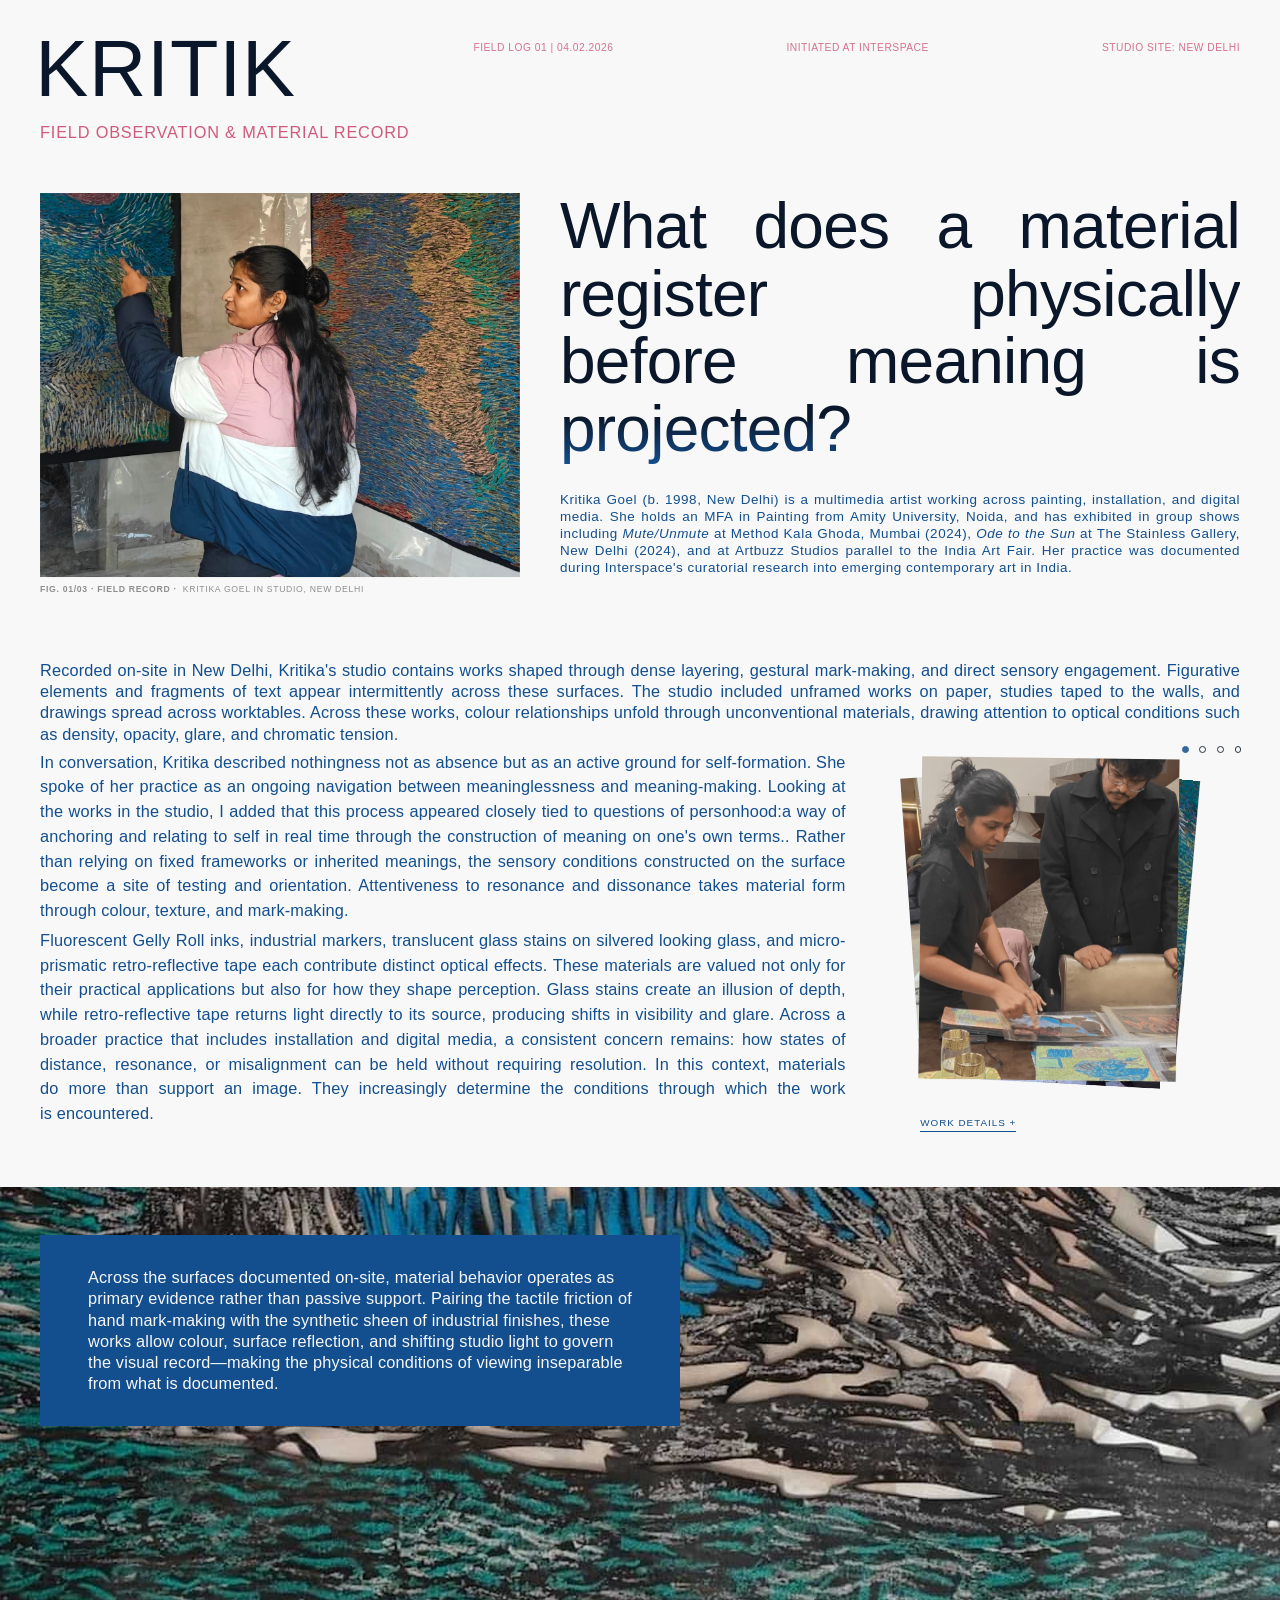
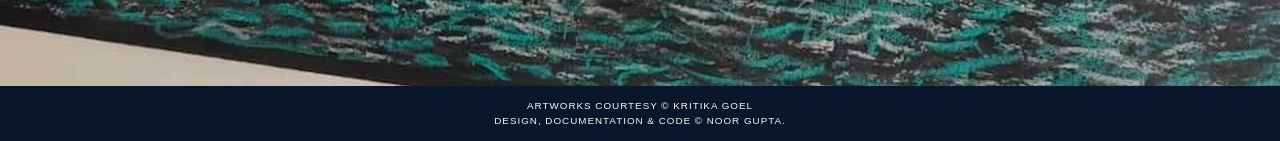
==== index.html @ 16f11cbe "Update print statement from 'Hello' to 'Goodbye'" ====
<!DOCTYPE html>
<html lang="en">
<head>
    <meta charset="UTF-8">
    <meta name="viewport" content="width=device-width, initial-scale=1.0">
    <title>Kritika Goel - Studio Visit 01</title>
    <link rel="stylesheet" href="try.css">
</head>

<body>

<div class="grid-container">

 <header class="box-header">
        <h1 id="header-left">KRITIKA GOEL</h1>
        <p id="detail">
            <span>FIELD LOG 01 | <time datetime="2026-02-04">04.02.2026</time></span>
            <span> INITIATED AT INTERSPACE</span>
            <span> STUDIO SITE: NEW DELHI</span></p>
        <p class="header-subtitle">
            FIELD OBSERVATION & MATERIAL RECORD
        </p>
    </header>

       <section class="main-image">
        <div class="clipping-container1">
            <div class="cuboid-pivot">
                <figure class="hero-face face-front">
                    <img class="image1" src="work-her.jpeg" alt="Kritika in studio" fetchpriority="high" decoding="async">
                    <span class="mobile-face-title" aria-hidden="true">KRITIKA GOEL</span>
                </figure>
                <figure class="hero-face face-right">
                    <img class="image1" src="plant-work.jpeg" alt="Kritika in studio, second view" loading="eager" decoding="async">
                </figure>
                <figure class="hero-face face-back">
                    <img class="image1" src="table.jpg" alt="Kritika working on painting in studio" loading="eager" decoding="async">
                </figure>
            </div>
        </div>
                <div class="cuboid-caption" aria-live="off">
                  <span class="cap-face cap-1"><strong> FIG. 01/03 · Field Record ·&nbsp;</strong> Kritika Goel in studio, New Delhi</span>

                  <span class="cap-face cap-2">
                    <strong> FIG. 02/03 · Field Record ·</strong>&nbsp; Kritika Goel and Shankar Tripathi in studio, New Delhi</span>

                  <span class="cap-face cap-3">
                    <strong>FIG. 03/03 ·</strong>&nbsp; Detail of <em>Inside New Studio</em>, 2024 · Reflective Tape on Paper· 4 x 6 in. Artist's Collection, New Delhi. Documentation Courtesy of Artist.</span>
              </div>


    </section>




    <section class="image2-full">
        <p class="question">
            What does a material register physically before meaning is projected?
        </p>
        <p class="bio-text">
              Kritika Goel (b. 1998, New Delhi) is a multimedia artist working across painting,
              installation, and digital media. She holds an MFA in Painting from Amity University,
              Noida, and has exhibited in group shows including <em>Mute/Unmute</em> at Method Kala Ghoda, Mumbai (2024), 
              <em>Ode to the Sun</em> at The Stainless Gallery, New Delhi (2024), and at Artbuzz Studios parallel to the India Art Fair.
              Her practice was documented during Interspace's curatorial research into emerging contemporary art in India.
        </p>
    </section>

    <section class="boxabout-visit">
         <p class="reading-block block-1">
          Recorded on-site in New Delhi, Kritika's studio contains works shaped through <mark class="optical-term">dense layering, gestural mark-making, and direct sensory engagement.</mark> Figurative elements and fragments of text appear intermittently across these surfaces. The studio included unframed works on paper, studies taped to the walls, and drawings spread across worktables. Across these works, colour relationships unfold through unconventional materials, drawing attention to optical conditions such as <mark class="optical-term">density, opacity, glare, and chromatic tension.</mark>

        <div class="deck-container">
            <input type="radio" name="deck-group" id="slide-2" checked class="deck-radio" aria-label="View artwork 2">
            <input type="radio" name="deck-group" id="slide-1" class="deck-radio" aria-label="View artwork 1">
            <input type="radio" name="deck-group" id="slide-5" class="deck-radio" aria-label="View artwork 5">
            <input type="radio" name="deck-group" id="slide-4" class="deck-radio" aria-label="View artwork 4">

            <div class="stack-wrapper">
                <div class="layer card-1">
                    <img src="sideview-compt.jpeg" alt="Studio image 5" loading="eager">
                </div>
                <div class="layer card-5">
                    <img src="kritika-profile1.jpg" alt="Studio image 4" loading="eager">
                </div>
                <div class="layer card-2">
                    <img src="sketchbook.jpg" alt="Studio image 1" loading="eager">
                </div>
                <div class="layer card-4">
                    <img src="pin-blanket.jpeg" alt="Studio image 2" loading="eager">
                </div>
            </div>

            <div class="art-info-row">
                <input type="checkbox" id="art-info-toggle" class="art-info-checkbox" aria-label="Artwork details">
                <label for="art-info-toggle" class="art-info-btn" aria-label="Toggle work details"></label>


                <div class="art-info-box">
      <div class="art-item info-1">
          <p class="art-meta"><strong>Detail of <em>If Only I Could Find Myself</em>, 2023</strong> · 
           <br> 55 × 71 inches</p>
        <p class="art-desc">Solid Marker and Paint Pen on Paper. Artist's collection, New Delhi.</p>
        </div>

      <div class="art-item info-2">
          <p class="art-meta"><strong>Field Record</strong> · 04.02.2026, New Delhi</p>
          <p class="art-desc">Kritika Goel and Shankar Tripathi reviewing artist's Gelly Roller Ink drawings in studio.</p>
          </div>

      <div class="art-item info-4">
          <p class="art-meta"><strong>Install Shot of <em>Baggage of Wealth III</em>, 2024</strong>· 
            <br> 34 × 70 inches.</p>
          <p class="art-desc">Thumb Pins and Adhesive Glue on Cotton Mattress. Artist's Collection, New Delhi.
            Documentation Courtesy of Artist.
          </p>
      </div>

      <div class="art-item info-5">
          <p class="art-meta"><strong>Field Record</strong> · 04.02.2026, New Delhi</p>
          <p class="art-desc">Kritika Goel reviewing her unframed practice charcoal drawings in studio.</p>
      </div>
  </div>

            </div>
        </div>

        <p class="reading-block block-2">
          In conversation, Kritika described nothingness not as absence but as an active ground for self-formation. She spoke of her practice as an <mark class="optical-term"> ongoing navigation between meaninglessness and meaning-making.</mark> Looking at the works in the studio, I added that this process appeared closely tied to <mark class="optical-term">questions of personhood:a way of anchoring and relating to self in real time through the construction of meaning on one's own terms.</mark>. Rather than relying on fixed frameworks or inherited meanings, the sensory conditions constructed on the surface become a site of testing and orientation. Attentiveness to resonance and dissonance takes material form through colour, texture, and mark-making.
        </p>

        <p class="reading-block block-3">
          Fluorescent Gelly Roll inks, industrial markers, translucent glass stains on silvered looking glass, and micro-prismatic retro-reflective tape each contribute distinct optical effects. These materials are valued not only for their practical applications but also for how they shape perception. Glass stains create an illusion of depth, while retro-reflective tape returns light directly to its source, producing shifts in visibility and glare. Across a broader practice that includes installation and digital media,<mark class="optical-term"> a consistent concern remains: how states of distance, resonance, or misalignment can be held without requiring resolution.</mark> In this context, materials do more than support an image. They increasingly determine the conditions through which the work is encountered.
        </p>
        </section>

    <section class="box-closeup">
        <div class="closeup-container">
            <img src="closeup.jpg" alt="Artwork closeup" loading="lazy">
        </div>

        <div class="closeup-text">
            <p>
                Across the surfaces documented on-site, material behavior operates as primary evidence rather than passive support. Pairing the tactile friction of hand mark-making with the synthetic sheen of industrial finishes, these works allow colour, surface reflection, and shifting studio light to govern the visual record—making the physical conditions of viewing inseparable from what is documented.

            </p>
        </div>

        <div class="closeup-credits">
            <span class="credit-left">ARTWORKS COURTESY © KRITIKA GOEL</span>
            <span class="credit-right">DESIGN, DOCUMENTATION &amp; CODE © NOOR GUPTA.</span>
        </div>
    </section>

</div>

<script>
    
(() => {
  'use strict';

  /* [ARCH 1] Zero-flicker 5:4 cuboid controller.
     Cuboid + 3 captions run on ONE shared clock: same duration, easing,
     startTime, and the same observer / visibility / reduced-motion lifecycle. */
  const heroClip = document.querySelector('.clipping-container1');
  const heroPivot = heroClip && heroClip.querySelector('.cuboid-pivot');
  const faceFront = heroPivot && heroPivot.querySelector('.face-front');
  const faceRight = heroPivot && heroPivot.querySelector('.face-right');
  const faceBack  = heroPivot && heroPivot.querySelector('.face-back');
  const caps = [...document.querySelectorAll('.cap-1, .cap-2, .cap-3')]; /* DOM order = cap-1, cap-2, cap-3 */

  if (heroClip && heroPivot && faceFront && faceRight && faceBack && typeof heroPivot.animate === 'function') {
    const motion = window.matchMedia('(prefers-reduced-motion: reduce)');
    let anims = [];            /* [cuboid, cap-1, cap-2, cap-3] */
    let lastW = 0;
    let isVisible = true;

    const CLOCK = {
      duration: 6000,
      easing: 'cubic-bezier(0.45, 0, 0.55, 1)',
      iterations: Infinity,
      direction: 'alternate'
    };

    /* Front 0deg + back -180deg hold 1.44s across the turnaround; middle -90deg holds 1.80s */
    const getFrames = (half) => ([
      { offset: 0,    transform: `translate3d(0,0,-${half}px) rotateY(0deg)` },
      { offset: 0.12, transform: `translate3d(0,0,-${half}px) rotateY(0deg)` },
      { offset: 0.35, transform: `translate3d(0,0,-${half}px) rotateY(-90deg)` },
      { offset: 0.65, transform: `translate3d(0,0,-${half}px) rotateY(-90deg)` },
      { offset: 0.88, transform: `translate3d(0,0,-${half}px) rotateY(-180deg)` },
      { offset: 1,    transform: `translate3d(0,0,-${half}px) rotateY(-180deg)` }
    ]);

    const capFrames = [
      [{ offset: 0, opacity: 1 }, { offset: 0.12, opacity: 1 }, { offset: 0.35, opacity: 0 }, { offset: 1, opacity: 0 }],
      [{ offset: 0, opacity: 0 }, { offset: 0.12, opacity: 0 }, { offset: 0.35, opacity: 1 }, { offset: 0.65, opacity: 1 }, { offset: 0.88, opacity: 0 }, { offset: 1, opacity: 0 }],
      [{ offset: 0, opacity: 0 }, { offset: 0.65, opacity: 0 }, { offset: 0.88, opacity: 1 }, { offset: 1, opacity: 1 }]
    ];

    const setPlaying = (on) => anims.forEach((a) => (on ? a.play() : a.pause()));

    const syncGeometry = () => {
      if (motion.matches) return;
      const w = heroClip.getBoundingClientRect().width;
      if (!w || Math.abs(w - lastW) < 0.25) return;
      lastW = w;

      const half = w / 2;
      const seamSafeHalf = Math.max(0, half - 0.5);

      faceFront.style.transform = `rotateY(0deg) translateZ(${seamSafeHalf}px)`;
      faceRight.style.transform = `rotateY(90deg) translateZ(${seamSafeHalf}px)`;
      faceBack.style.transform  = `rotateY(180deg) translateZ(${seamSafeHalf}px)`;

      if (!anims.length) {
        anims = [
          heroPivot.animate(getFrames(half), CLOCK),
          ...caps.map((el, i) => el.animate(capFrames[i], CLOCK))
        ];
        const t0 = document.timeline.currentTime;
        anims.forEach((a) => { a.startTime = t0; });
        if (document.hidden || !isVisible) setPlaying(false);
      } else if (anims[0].effect && typeof anims[0].effect.setKeyframes === 'function') {
        anims[0].effect.setKeyframes(getFrames(half));
      }
    };

    const applyMotion = () => {
      if (motion.matches) {
        anims.forEach((a) => a.cancel());
        anims = [];
        lastW = 0;
        heroPivot.style.transform = 'none';
        faceFront.style.transform = 'none';
        faceRight.style.display = 'none';
        faceBack.style.display  = 'none';
      } else {
        heroPivot.style.transform = '';
        faceRight.style.display = '';
        faceBack.style.display  = '';
        syncGeometry();
      }
    };

    applyMotion();

    if ('ResizeObserver' in window) {
      new ResizeObserver(() => {
        requestAnimationFrame(syncGeometry);
      }).observe(heroClip);
    } else {
      window.addEventListener('resize', () => requestAnimationFrame(syncGeometry), { passive: true });
    }

    if ('IntersectionObserver' in window) {
      new IntersectionObserver(([entry]) => {
        isVisible = entry.isIntersecting;
        if (!anims.length || document.hidden) return;
        setPlaying(isVisible);
      }, { threshold: 0.05 }).observe(heroClip);
    }

    document.addEventListener('visibilitychange', () => {
      if (!anims.length) return;
      setPlaying(!(document.hidden || !isVisible));
    });

    if (motion.addEventListener) motion.addEventListener('change', applyMotion);
    else if (motion.addListener) motion.addListener(applyMotion);
  }

  /* [ARCH 5] Global card-deck click-to-advance */
  const deck = document.querySelector('.deck-container');
  if (deck) {
    const order = ['slide-2', 'slide-1', 'slide-5', 'slide-4'];
    const radios = order.map((id) => document.getElementById(id)).filter(Boolean);
    if (radios.length) {
      let idx = Math.max(0, radios.findIndex((r) => r.checked));

      deck.addEventListener('change', (e) => {
        const i = radios.indexOf(e.target);
        if (i > -1) idx = i;
      });

      deck.addEventListener('click', (e) => {
        if (e.target.closest('.deck-radio, .art-info-row')) return;
        idx = (idx + 1) % radios.length;
        radios[idx].checked = true;
        radios[idx].dispatchEvent(new Event('change', { bubbles: true }));
      });
    }
  }

  /* [ARCH 4] Closeup hover pan */
  const stage = document.querySelector('.box-closeup');
  const frame = stage && stage.querySelector('.closeup-container');
  if (!stage || !frame) return;

  const MAX_LIFT = 3.5;
  const reduce = window.matchMedia('(prefers-reduced-motion: reduce)');

  let raf = 0;
  let target = 0;

  const paint = () => {
    raf = 0;
    frame.style.setProperty('--hover-pan', target.toFixed(2) + '%');
  };

  const set = (value) => {
    target = value;
    if (!raf) raf = requestAnimationFrame(paint);
  };

  const rest = () => {
    if (raf) { cancelAnimationFrame(raf); raf = 0; }
    target = 0;
    frame.style.setProperty('--hover-pan', '0%');
  };

  stage.addEventListener('pointermove', (e) => {
    if (reduce.matches || e.pointerType === 'touch') return;
    const r = frame.getBoundingClientRect();
    if (!r.height) return;
    const t = Math.min(1, Math.max(0, (e.clientY - r.top) / r.height));
    set(t * MAX_LIFT);
  }, { passive: true });

  stage.addEventListener('pointerleave', rest, { passive: true });
  stage.addEventListener('pointercancel', rest, { passive: true });

  const onMotionChange = () => { if (reduce.matches) rest(); };
  if (reduce.addEventListener) reduce.addEventListener('change', onMotionChange);
  else if (reduce.addListener) reduce.addListener(onMotionChange);
})();

</script>

<script src="./gsap.min.js" defer></script>
<script src="./ScrollTrigger.min.js" defer></script>
<script src="./animations.js" defer></script>
</body>
</html>
---- try.css ----
@property --ink-rise{
  syntax:"<percentage>";
  inherits:false;
  initial-value:-35%;
}

/* =========================================================
   0. TOKENS
   ========================================================= */
:root{
  /* Colour */
  --paper: #F7F8F7;
  --ink: #0A1629;
  --blue: #134E8E;
  --crimson: #8A152B;
  --panel: var(--blue);
  --slate: var(--blue);
  --pink: #d05a7d;
  --grey: #4f4f4f;
  --meta-minor: var(--grey);

  /* Grid rails + vertical rhythm */
  --content-max:100rem;
  --page-gutter:clamp(1rem, 3.5vw, 2.5rem);
  --space-section:clamp(2.5rem,7vw,6.8rem);
  --space-block:clamp(1rem,2vw + .5rem,1.6rem);
  --header-gap:clamp(0.95rem,2.4vw,2rem);
  --col-max:calc((var(--content-max) - 2 * var(--page-gutter)) / 20);
  --rail-inline:max(var(--page-gutter), calc((100% - var(--content-max)) / 2 + var(--page-gutter)));

  /* Type: tier 1 (display) */
  --fs-hero:clamp(2.275rem, 11.6vw, 4.375rem);
  --fs-question:clamp(1.85rem, 8vw, 3.15rem);
  --lh-question:1.02;
  --ls-question:-.034em;

  /* Type: tier 2 (body) */
  --fs-text:clamp(0.86rem, 2.5vw, 1.0rem);
  --lh-text:1.44;

  /* Type: tier 3 (meta + bio) */
  --fs-subtitle:clamp(0.99rem, 0.88rem + 0.45vw, 1.28rem);
  --fs-meta:clamp(0.54rem, 0.46rem + 0.24vw, 0.72rem);
  --fs-bio:clamp(0.76rem, 2.2vw, 0.85rem);
  --lh-bio:1.26;
  --track-meta:.1em;
  --fs-credit:clamp(0.45rem, 0.36rem + 0.32vw, 0.65rem);

  /* Stack roles — mobile: vertical cascade */
  --stack-front:translateY(0) scale(1.12) rotate(0deg);
  --stack-right:translateY(14%) scale(1.06) rotate(0deg);
  --stack-left:translateY(28%) scale(1.0) rotate(0deg);
  --stack-back:translateY(42%) scale(0.94) rotate(0deg);
  --z-front:50;
  --z-right:40;
  --z-left:30;
  --z-back:10;

  /* Closeup stage (mobile) */
  --closeup-h:clamp(19rem, 53vw, 25rem);
}

/* =========================================================
   1. BASE
   ========================================================= */
*{
  box-sizing:border-box;
  margin:0;
}

html{
  scrollbar-width:thin;
  scrollbar-color:var(--blue) var(--paper);
}

html::-webkit-scrollbar{
  width:5px;
}

html::-webkit-scrollbar-track{
  background:var(--paper);
}

html::-webkit-scrollbar-thumb{
  background:var(--blue);
  border-radius:2px;
}

body{
  background:var(--paper);
  color:var(--blue);
  font-family:'Gill Sans MT','Gill Sans',Calibri,sans-serif;
  overflow-x:clip;
}

.grid-container{
  display:grid;
  grid-template-columns:
    [full-start] var(--page-gutter)
    [content-start] minmax(0,1fr)
    [content-end] var(--page-gutter)
    [full-end];
  width:100%;
}

.grid-container img{
  display:block;
  max-width:100%;
}

/* ---------- Keyframes ---------- */
@keyframes reading-focus{
  0%{ color:var(--blue); }
  25%{ color:var(--blue); }
  40%{ color:var(--pink); }
  65%{ color:var(--pink); }
  75%{ color:var(--crimson); }
  88%{ color:var(--blue); }
}

/* =========================================================
   2. HEADER / MASTHEAD
   ========================================================= */
.box-header{
  grid-column:full-start / full-end;
  grid-row:1;
  align-self:stretch;
  position:relative;
  z-index:2;
  margin-bottom:var(--header-gap);
  pointer-events:none;
}

#header-left{
  position:absolute;
  inset-inline:0;
  bottom:calc(1.8rem - var(--header-gap));
  text-align:center;
  font-size:var(--fs-hero);
  font-weight:400;
  line-height:1;
  letter-spacing:.01em;
  white-space:nowrap;
  color:var(--paper);
}

.header-subtitle,
#detail{
  position:absolute;
  text-transform:uppercase;
  color:var(--pink);
  white-space:nowrap;
}

.header-subtitle{
  top:calc(100% + var(--header-gap) + 1.15rem);
  left:var(--page-gutter);
  right: var(--page-gutter);
  margin-left:0rem;
  font-size:clamp(0.75rem, 4.25cqw, 1.25rem);
  font-weight:500;
  letter-spacing:.06em;
  line-height:1.2;
  white-space: nowrap;
  text-align: justify;
  text-align-last: justify;
}

#detail{
  top:calc(100% + var(--header-gap) + 2.9rem);
  left:var(--page-gutter);
  right:var(--page-gutter);
  display:flex;
  flex-direction:row;
  justify-content:space-between;
  align-items:baseline;
  gap:0.4em;
  font-size:var(--fs-meta);
  font-weight:400;
  letter-spacing:.03em;
  line-height:1.35;
  white-space:nowrap;
  opacity:.85;
}

#detail span:not(:last-child)::after{
  content:none;
}

@media (max-width:360px){
  #detail{
    gap:0.3em;
    letter-spacing:.01em;
    font-size:clamp(0.46rem, 2.5vw, 0.54rem);
  }
}

/* ---------- Hero Cuboid ---------- */
.main-image{
  grid-column:full-start / full-end;
  grid-row:1;
  position:relative;
  z-index:1;
  align-self:start;
  display:grid;
  grid-template-columns:minmax(0,1fr);
  min-width:0;
  container-type:inline-size;
  background:transparent;
  overflow:clip;
}

@media (max-width:767px){
  #header-left{ opacity:0; }
  .main-image{
    background:linear-gradient(to bottom, var(--ink) 55%, transparent 55%);
  }
}

.clipping-container1{
  --half:50cqw;
  position:relative;
  width:100%;
  aspect-ratio:7 / 5;
  perspective:3200px;
}

.cuboid-pivot{
  position:relative;
  width:100%;
  height:100%;
  transform-style:preserve-3d;
  animation:cuboid-turn 6s cubic-bezier(0.45, 0, 0.55, 1) infinite alternate;
}

.cuboid-caption{
  position:relative;
  display:grid;
  margin-top:0.4rem;
  padding-inline:var(--page-gutter);
  margin-left:0rem;
  font-size:clamp(0.42rem, 0.35rem + 0.24vw, 0.56rem);
  font-weight:400;
  letter-spacing:.08em;
  text-transform:uppercase;
  line-height:1.25;
  color:var(--meta-minor);
  opacity:.62;
}

.cap-face{
  grid-area:1 / 1;
  opacity:0;
  animation:6s cubic-bezier(0.45, 0, 0.55, 1) infinite alternate;
}

.cap-1{ animation-name:cap-front; }
.cap-2{ animation-name:cap-right; }
.cap-3{ animation-name:cap-back; }

@keyframes cap-front{
  0%, 12%{ opacity:1; }
  35%, 100%{ opacity:0; }
}

@keyframes cap-right{
  0%, 12%{ opacity:0; }
  35%, 65%{ opacity:1; }
  88%, 100%{ opacity:0; }
}

@keyframes cap-back{
  0%, 65%{ opacity:0; }
  88%, 100%{ opacity:1; }
}

.hero-face{
  position:absolute;
  inset:0;
  margin:0;
  width:100%;
  height:100%;
  -webkit-backface-visibility:hidden;
  backface-visibility:hidden;
}

.face-front{ transform:rotateY(0deg)   translateZ(var(--half)); }
.face-right{ transform:rotateY(90deg)  translateZ(var(--half)); }
.face-back{  transform:rotateY(180deg) translateZ(var(--half)); }

@keyframes cuboid-turn{
  0%, 12%{
    transform:translate3d(0,0,calc(var(--half) * -1)) rotateY(0deg);
  }
  35%, 65%{
    transform:translate3d(0,0,calc(var(--half) * -1)) rotateY(-90deg);
  }
  88%, 100%{
    transform:translate3d(0,0,calc(var(--half) * -1)) rotateY(-180deg);
  }
}

.mobile-face-title{
  position:absolute;
  inset-inline:0;
  bottom:calc(1.8rem - var(--header-gap));
  z-index:1;
  text-align:center;
  font-size:var(--fs-hero);
  font-weight:400;
  line-height:1;
  letter-spacing:.01em;
  white-space:nowrap;
  color:var(--paper);
  pointer-events:none;
}

@media (min-width:768px){
  .main-image{
    padding-block:var(--space-block);
    margin-block:calc(var(--space-block) * -1);
  }
  .mobile-face-title{ display:none; }
  .cuboid-caption{
    margin-top:0.45rem;
    padding-inline:0;
    margin-left:0;
  }
}

.image1{
  display:block;
  width:100%;
  height:100%;
  object-fit:cover;
  object-position:center;
}

.face-front .image1{ object-position:center 25%; }
.face-back .image1{ object-position:center 20%; }

/* =========================================================
   3. QUESTION + BIO
   ========================================================= */
.image2-full{
  grid-column:content-start / content-end;
  grid-row:2;
  min-width:0;
  padding:5.1rem 0 0;
}

.image2-full .bio-text{
  margin-top:.75rem;
  font-size:var(--fs-bio);
  line-height:var(--lh-bio);
  letter-spacing:.005em;
  text-align:justify;
  color:var(--panel);
}

.question{
  display:block;
  width:100%;
  margin:0 0 .9em;
  padding:0;
  font-size:var(--fs-question);
  font-weight:400;
  line-height:var(--lh-question);
  letter-spacing:var(--ls-question);
  text-align:justify;
  hyphens:none;
  -webkit-hyphens:none;
  color:var(--ink);
}

@supports (animation-timeline:view()){
  .reading-block{
    view-timeline-name:--para-flow;
    view-timeline-axis:block;
  }

  .reading-block .optical-term{
    animation:reading-focus linear both;
    animation-timeline:--para-flow;
    animation-range:entry 10% exit 15%;
  }
}

.optical-term{
  background:transparent;
  color:inherit;
}

/* =========================================================
   4. ESSAY (.boxabout-visit)
   ========================================================= */
.boxabout-visit{
  grid-column:content-start / content-end;
  grid-row:3;
  display:flow-root;
  padding:clamp(1.75rem,3.5vw,3.25rem) 0 0;
}

.reading-block{
  max-width:none;
  padding:0;
  font-size:var(--fs-text);
  line-height:var(--lh-text);
  letter-spacing:0.01em;
  text-align:justify;
  text-align-last:left;
  hyphens:auto;
  -webkit-hyphens:auto;
  hyphenate-limit-chars:6 3 3;
  text-wrap:pretty;
  overflow-wrap:break-word;
}

.block-1{ clear:both; color:var(--blue); }
.block-2{ clear:none; margin-top:var(--space-block); color:var(--blue); }
.block-3{ clear:none; margin-top:var(--space-block); color:var(--blue); }

/* =========================================================
   5. DECK MODULE
   ========================================================= */
.deck-container{
  position:relative;
  contain:layout style;
  float:right;
  width:45%;
  min-width:0;
  margin:clamp(.55rem,2vw,.9rem) 0 .85rem clamp(1rem,4vw,1.4rem);
  padding:1.4rem 0 0;
}

.stack-wrapper{
  position:relative;
  isolation:isolate;
  width:94%;
  margin-top:7%;
  margin-left:auto;
  margin-bottom:48%;
  aspect-ratio:4 / 5;
}

.stack-wrapper .layer{
  position:absolute;
  inset:0;
  aspect-ratio:4 / 5;
  transform-origin:center;
  pointer-events:auto;
  cursor:pointer;
  backface-visibility:hidden;
  transition:transform .5s cubic-bezier(.25,1,.5,1), z-index .5s step-start;
}

.stack-wrapper .layer img{
  display:block;
  width:100%;
  height:100%;
  object-fit:cover;
  pointer-events:none;
  user-select:none;
}

/* ---------- Nav dots ---------- */
.deck-radio{
  --n:0;
  position:absolute;
  top:.25rem;
  right:calc(var(--n) * 1.1rem - .6rem);
  z-index:60;
  display:grid;
  place-items:center;
  min-width:24px;
  min-height:24px;
  width:1.5rem;
  height:1.5rem;
  margin:0;
  padding:0;
  appearance:none;
  -webkit-appearance:none;
  border:0;
  border-radius:50%;
  background:transparent;
  opacity:.85;
  cursor:pointer;
  pointer-events:auto;
}

.deck-radio::after{
  content:"";
  width:.3rem;
  height:.3rem;
  border:1px solid var(--ink);
  border-radius:50%;
  background:transparent;
}

.deck-radio:checked::after{
  background:var(--blue);
  border-color:var(--blue);
}

#slide-4{ --n:0; }
#slide-5{ --n:1; }
#slide-1{ --n:2; }
#slide-2{ --n:3; }

.deck-radio:focus-visible{
  outline:none;
}

.deck-radio:focus-visible::after{
  outline:1px solid var(--ink);
  outline-offset:1px;
}

.art-info-row{
  position:relative;
  z-index:70;
  display:flex;
  flex-direction:column;
  align-items:flex-end;
  width:100%;
  margin-top:clamp(.45rem, 1.2vw, .75rem);
  padding:0;
  transition:margin-top .25s ease;
}

.art-info-row:has(#art-info-toggle:checked){
  margin-top:clamp(.95rem, 2.4vw, 1.5rem);
}

.art-info-checkbox{
  position:absolute;
  width:1px;
  height:1px;
  margin:0;
  opacity:0;
  pointer-events:none;
}

.art-info-btn{
  padding:0.15rem 0;
  border:none;
  border-bottom:1px solid var(--blue);
  border-radius:0;
  background:transparent;
  color:var(--blue);
  font-family:inherit;
  font-size:var(--fs-credit);
  font-weight:500;
  letter-spacing:var(--track-meta);
  text-transform:uppercase;
  line-height:1.2;
  cursor:pointer;
  user-select:none;
}

.art-info-btn::after{ content:"WORK DETAILS +"; }
.art-info-checkbox:checked ~ .art-info-btn{ color:var(--crimson); border-bottom:1px solid var(--blue); }
.art-info-checkbox:checked ~ .art-info-btn::after{ content:"CLOSE DETAILS −"; }

.art-info-box{
  display:none;
  width:100%;
  margin-top:clamp(.6rem, 1.5vw, .9rem);
  padding:clamp(.6rem,2.2vw,.85rem) clamp(.8rem,2.8vw,1.1rem);
  border-radius:8px;
  background:var(--blue);
  color:var(--paper);
  font-size:clamp(.68rem,2.1vw,.78rem);
  line-height:1.4;
  text-align:left;
  overflow-wrap:anywhere;
}

.art-info-box .art-item{ display:none; padding:0; }

#slide-1:checked ~ .art-info-row .art-info-box .info-1,
#slide-2:checked ~ .art-info-row .art-info-box .info-2,
#slide-4:checked ~ .art-info-row .art-info-box .info-4,
#slide-5:checked ~ .art-info-row .art-info-box .info-5{ display:block; }

.art-info-checkbox:checked ~ .art-info-box{ display:block; }

/* ---------- Role-based states ---------- */
#slide-1:checked ~ .stack-wrapper .card-1{ transform:var(--stack-front); z-index:var(--z-front); }
#slide-1:checked ~ .stack-wrapper .card-5{ transform:var(--stack-right); z-index:var(--z-right); }
#slide-1:checked ~ .stack-wrapper .card-4{ transform:var(--stack-left);  z-index:var(--z-left); }
#slide-1:checked ~ .stack-wrapper .card-2{ transform:var(--stack-back);  z-index:var(--z-back); }

#slide-2:checked ~ .stack-wrapper .card-2{ transform:var(--stack-front); z-index:var(--z-front); }
#slide-2:checked ~ .stack-wrapper .card-1{ transform:var(--stack-right); z-index:var(--z-right); }
#slide-2:checked ~ .stack-wrapper .card-5{ transform:var(--stack-left);  z-index:var(--z-left); }
#slide-2:checked ~ .stack-wrapper .card-4{ transform:var(--stack-back);  z-index:var(--z-back); }

#slide-4:checked ~ .stack-wrapper .card-4{ transform:var(--stack-front); z-index:var(--z-front); }
#slide-4:checked ~ .stack-wrapper .card-5{ transform:var(--stack-right); z-index:var(--z-right); }
#slide-4:checked ~ .stack-wrapper .card-1{ transform:var(--stack-left);  z-index:var(--z-left); }
#slide-4:checked ~ .stack-wrapper .card-2{ transform:var(--stack-back);  z-index:var(--z-back); }

#slide-5:checked ~ .stack-wrapper .card-5{ transform:var(--stack-front); z-index:var(--z-front); }
#slide-5:checked ~ .stack-wrapper .card-4{ transform:var(--stack-right); z-index:var(--z-right); }
#slide-5:checked ~ .stack-wrapper .card-1{ transform:var(--stack-left);  z-index:var(--z-left); }
#slide-5:checked ~ .stack-wrapper .card-2{ transform:var(--stack-back);  z-index:var(--z-back); }

/* =========================================================
   6. CLOSEUP
   ========================================================= */
.box-closeup{
  grid-column:full-start / full-end;
  grid-row:4;
  position:relative;
  display:flex;
  flex-direction:column;
  margin-top:calc(var(--space-section) + clamp(1rem, 3vw, 1.75rem));
  background-color:var(--blue);
}

.grid-container:has(#art-info-toggle:checked) .box-closeup{
  margin-top:clamp(1.6rem, 3.8vw, 2.5rem);
}

.closeup-container{
  --hover-pan:0%;
  position:relative;
  flex:0 0 auto;
  width:100%;
  height:var(--closeup-h);
  min-height:0;
  background-color:var(--blue);
  overflow:hidden;
}

.closeup-container > img{
  position:absolute;
  left:0;
  right:0;
  bottom:0;
  display:block;
  width:100%;
  max-width:none;
  height:154%;
  object-fit:cover;
  object-position:center bottom;
  backface-visibility:hidden;
  will-change:transform, translate;
  translate:0 var(--hover-pan, 0%);
  transition:translate .35s cubic-bezier(.16,1,.3,1);
}

@keyframes closeup-pan{
  from{ transform:translate3d(0, 0%, 0); }
  to{ transform:translate3d(0, 30%, 0); }
}

@supports (animation-timeline:scroll()){
  .closeup-container > img{
    animation:closeup-pan linear both;
    animation-timeline:scroll(root block);
    animation-range:70% 100%;
  }
}

.closeup-text{
  position:absolute;
  top:clamp(1.5rem,5vw,3rem);
  left:var(--rail-inline);
  right:var(--rail-inline);
  z-index:10;
  max-width:40rem;
  padding:clamp(.85rem,3vw,2rem) clamp(.95rem,4vw,3rem);
  background:var(--blue);
  color:var(--paper);
  font-size:var(--fs-text);
  font-weight:300;
  line-height:var(--lh-text);
  letter-spacing:.01em;
  text-align:left;
  hyphens:auto;
  -webkit-hyphens:auto;
}

.closeup-credits{
  position:relative;
  flex:0 0 auto;
  z-index:10;
  display:flex;
  flex-direction:column;
  align-items:center;
  justify-content:center;
  gap:0.15rem;
  width:100%;
  padding:clamp(0.55rem, 1.3vw, 0.85rem) var(--rail-inline);
  padding-bottom:calc(clamp(0.55rem, 1.3vw, 0.85rem) + env(safe-area-inset-bottom, 0px));
  background:var(--ink);
  color:var(--paper);
  font-size:var(--fs-credit);
  letter-spacing:var(--track-meta);
  text-transform:uppercase;
  line-height:1.25;
  text-align:center;
}

.closeup-credits > *{
  margin:0;
  font:inherit;
}

/* =========================================================
   7. TABLET + UP  (min-width: 768px)
   ========================================================= */
@media (min-width:768px){

  :root{
    --fs-hero:clamp(3.4rem,6.2vw,5.75rem);
    --fs-question:clamp(1.9rem,4.9vw,3.15rem);
    --lh-question:1.06;
    --ls-question:-.02em;
    --fs-text:clamp(0.92rem,1.4vw,1rem);
    --fs-bio:clamp(.84rem,1.25vw,.96rem);
    --lh-bio:1.2;
    --space-section:clamp(1.75rem, 3.5vw, 3.25rem);
    --closeup-h:clamp(22.5rem, 41vw, 30.5rem);

    /* Stack roles — tablet: calibrated vertical cascade */
    --stack-front:translateY(0) scale(1.08) rotate(0deg);
    --stack-right:translateY(11%) scale(1.04) rotate(0deg);
    --stack-left:translateY(22%) scale(1.0) rotate(0deg);
    --stack-back:translateY(33%) scale(0.95) rotate(0deg);
  }

  .grid-container{
    grid-template-columns:
      [full-start] minmax(var(--page-gutter),1fr)
      [content-start] repeat(20,[col] minmax(0,var(--col-max)))
      [content-end] minmax(var(--page-gutter),1fr)
      [full-end];
    grid-template-rows:auto auto auto auto;
    align-items:start;
    padding-top:clamp(1.06rem, 2.25vw, 2rem);
    background:var(--paper);
  }

  /* ---------- Header: two tracks, left/right ---------- */
  .box-header{
    grid-column:content-start / content-end;
    align-self:start;
    display:grid;
    grid-template-columns:auto minmax(0,1fr);
    column-gap:clamp(2rem, 5vw, 5.5rem);
    align-items:start;
    margin-bottom:calc(var(--header-gap) + .75rem);
    padding:0 0 .5rem;
  }

  #header-left{
    position:static;
    grid-column:1;
    grid-row:1;
    bottom:auto;
    text-align:left;
    inset-inline:auto;
    justify-self:start;
    min-height:1em;
    text-indent:-0.06em;
    font-weight:400;
    color:var(--ink);
    pointer-events:auto;
  }

  .header-subtitle,
  #detail{
    position:static;
    top:auto;
  }

  .header-subtitle{
    grid-column:1;
    grid-row:2;
    justify-self:start;
    width:fit-content;
    padding:0;
    margin-top:0.9rem;
    font-size:var(--fs-text);
    font-weight:500;
    letter-spacing:.05em;
  }

  #detail{
    grid-column:2;
    grid-row:1;
    display:flex;
    flex-direction:row;
    flex-wrap:wrap;
    justify-content:flex-end;
    align-items:baseline;
    gap:0.45rem 1.5rem;
    width:100%;
    margin:calc(var(--fs-hero) * 0.16) 0 0;
    font-size:var(--fs-meta);
    letter-spacing:.05em;
  }

  /* ---------- Hero row ---------- */
  .clipping-container1{
    aspect-ratio:5 / 4;
  }

  .main-image{
    grid-column:col 1 / col 9;
    grid-row:2;
  }

  .image2-full{
    grid-column:col 9 / content-end;
    grid-row:2;
    display:flex;
    flex-direction:column;
    justify-content:space-between;
    align-self:start;
    aspect-ratio:15 / 8;
    gap:.5rem;
    padding:0 0 0 var(--space-block);
  }

  .question{
    display:block;
    width:100%;
    margin:0;
    text-align:justify;
    text-align-last:left;
  }

  .image2-full .bio-text{
    width:100%;
    margin:0;
    text-align:justify;
    text-align-last:left;
    letter-spacing:0.04em;
    hyphens:auto;
    -webkit-hyphens:auto;
    hyphenate-limit-chars:6 3 2;
  }

  /* ---------- Essay ---------- */
  .boxabout-visit{
    --stack-col:clamp(15.5rem, 23vw, 20.5rem);
    --essay-gap:clamp(2.25rem, 4.5vw, 5.5rem);
    grid-column:col 1 / content-end;
    display:grid;
    grid-template-columns:minmax(0,1fr) var(--stack-col);
    grid-template-rows:auto auto auto 1fr;
    align-items:start;
    column-gap:var(--essay-gap);
    row-gap:clamp(1.25rem,2.2vw,1.65rem);
  }

  .block-1,
  .block-2,
  .block-3{ margin:0; clear:none; }
  .block-1{ grid-column:1 / -1; grid-row:1; }
  .block-2{ grid-column:1; grid-row:2; align-self:center; }
  .block-3{ grid-column:1; grid-row:3; }

  .block-2,
  .block-3{ line-height:1.52; }

  .deck-container{
    --stack-w:clamp(10.5rem, 15.5vw, 13.5rem);
    float:none;
    grid-column:2;
    grid-row:2 / 4;
    align-self:stretch;
    width:100%;
    margin:0;
    padding:1rem 0 0;
  }

  .deck-radio{
    top:-.6rem;
    right:calc(var(--n) * 1.1rem - .6rem);
  }

    .stack-wrapper{ /* [ARCH 2] [ARCH 3] */
    width:var(--stack-w);
    margin-top:calc(var(--stack-w) * 0.08);
    margin-right:auto;
    margin-bottom:calc(var(--stack-w) * 0.36);
    margin-left:calc(var(--stack-w) * 0.02);
  }

  .art-info-row:has(#art-info-toggle:checked){
    margin-top:calc(var(--stack-w) * 0.66);
  }


    .grid-container:has(#art-info-toggle:checked) .box-closeup{
    margin-top:clamp(3rem, 4.8vw, 4.4rem);
  }


    .art-info-row{ /* [ARCH 3] */
    width:calc(100% - var(--stack-w) * 0.02);
    flex-direction:column;
    align-items:flex-start;
    margin-top:calc(var(--stack-w) * 0.56);
    margin-left:calc(var(--stack-w) * 0.02);
    margin-right:0;
  }

  .art-info-box{
    position:relative;
    top:auto;
    left:auto;
    width:100%;
    max-width:100%;
    height:auto;
    margin-top:.6rem;
    padding:.5rem .75rem;
    font-size:.64rem;
    line-height:1.38;
    text-align:left;
  }

  .art-info-box .art-meta{
    margin:0 0 .2rem;
    font-size:.66rem;
  }

  .art-info-box .art-desc{
    font-size:.61rem;
    line-height:1.38;
  }

  /* ---------- Closeup ---------- */
   .box-closeup{
    margin-top:clamp(2.6rem, 4.2vw, 3.8rem);
    transition:margin-top .42s cubic-bezier(.22, 1, .36, 1);
  }
    
  .closeup-credits{
    max-width:none;
  }
}

/* =========================================================
   8. DESKTOP  (min-width: 1025px)
   ========================================================= */
@media (min-width:1025px){

  :root{
    --fs-question:clamp(3.15rem, 5vw, 4.15rem);
    --ls-question:-.012em;

    --fs-subtitle:clamp(1.16rem, 1.38vw, 1.28rem);
    --fs-text:clamp(1.02rem, 1.2vw, 1.12rem);
    --lh-text:1.3;
    --fs-bio:clamp(0.84rem, 1.05vw, 0.92rem);
    --lh-bio:1.26;
    --fs-meta:clamp(0.64rem, 0.78vw, 0.72rem);

    --closeup-h:clamp(27.5rem, 39vw, 37.5rem);

    /* Stack roles — desktop: horizontal fan */
    --stack-front:translate(0,0) scale(1.3) rotate(0.7deg);
    --stack-right:translateX(10%) scale(1.2) rotate(5deg);
    --stack-left:translateX(-10%) scale(1.2) rotate(-4deg);
    --stack-back:translateY(6%) scale(1.2) rotate(3deg);
  }

  #header-left{ font-weight:500; }

  .image2-full{
    justify-content:space-between;
    padding:0 0 0 var(--page-gutter);
  }

  #detail{
    justify-content:space-between;
  }

  .question{
    display:block;
    width:100%;
    text-align:justify;
    text-align-last:left;
    hyphens:none;
    -webkit-hyphens:none;
    text-justify:inter-character;
  }

  /* Essay */
  .boxabout-visit{
    margin-top:0.8%;
    row-gap:0.12rem;
  }

  .reading-block{
    max-width:none;
    width:100%;
    color:var(--slate);
  }

  .block-2,
  .block-3{
    max-width:95%;
  }

  .stack-wrapper{ /* [ARCH 2] [ARCH 3] */
    margin-block:calc(var(--stack-w) * 0.16);
    margin-left:calc(var(--stack-w) * 0.02);
  }

  /* Front card is scale(1.3) about its centre, so its visual left edge sits
     at stack-left - 0.15w. With the wrapper's 0.02w margin that is -0.13w
     from the column edge. The row spans the print's visual width and is
     capped so its right edge never passes --stack-col. */
  .art-info-row{ /* [ARCH 3] */
    width:min(calc(var(--stack-w) * 1.3), calc(100% + var(--stack-w) * 0.13));
    margin-top:calc(var(--stack-w) * 0.36);
    margin-left:calc(var(--stack-w) * -0.13);
  }
  .art-info-row:has(#art-info-toggle:checked){
    margin-top:calc(var(--stack-w) * 0.42);
  }

}

/* =========================================================
   9. REDUCED MOTION
   ========================================================= */
@media (prefers-reduced-motion:reduce){
  .reading-block,
  .closeup-container > img{ animation:none; }
  .closeup-container > img{ translate:none; transition:none; }
  .stack-wrapper .layer{ transition:none; }
  .cap-face{ animation:none; }
  .cap-1{ opacity:1; }

  .face-right,
  .face-back,
  .mobile-face-title{ display:none; }
  .face-front{ transform:none; }
  .cuboid-pivot{ animation:none; }
  #header-left{ opacity:1; }
}


/* =========================================================
   10. GSAP HANDOFF (Zero layout/box-model changes)
   Every rule here is scoped to html.js-gsap, which animations.js adds
   only while GSAP is running (and removes on teardown / reduced motion).
   ========================================================= */
html.js-gsap .stack-wrapper .layer img{
  will-change:transform;
}

.header-subtitle,
#detail span{
  pointer-events:auto;
}

/* .question ink-rise: GSAP animates --ink-rise, this paints it.
   Browsers without background-clip:text keep the solid var(--ink). */
@supports ((background-clip:text) or (-webkit-background-clip:text)){
  html.js-gsap .question{
    background-image:linear-gradient(
      to top,
      var(--blue) 0%,
      var(--blue) var(--ink-rise),
      var(--ink) calc(var(--ink-rise) + 20%),
      var(--ink) 100%
    );
    background-size:100% 100%;
    background-repeat:no-repeat;
    -webkit-background-clip:text;
    background-clip:text;
    color:transparent;
    -webkit-text-fill-color:transparent;
    animation:none;
  }
}
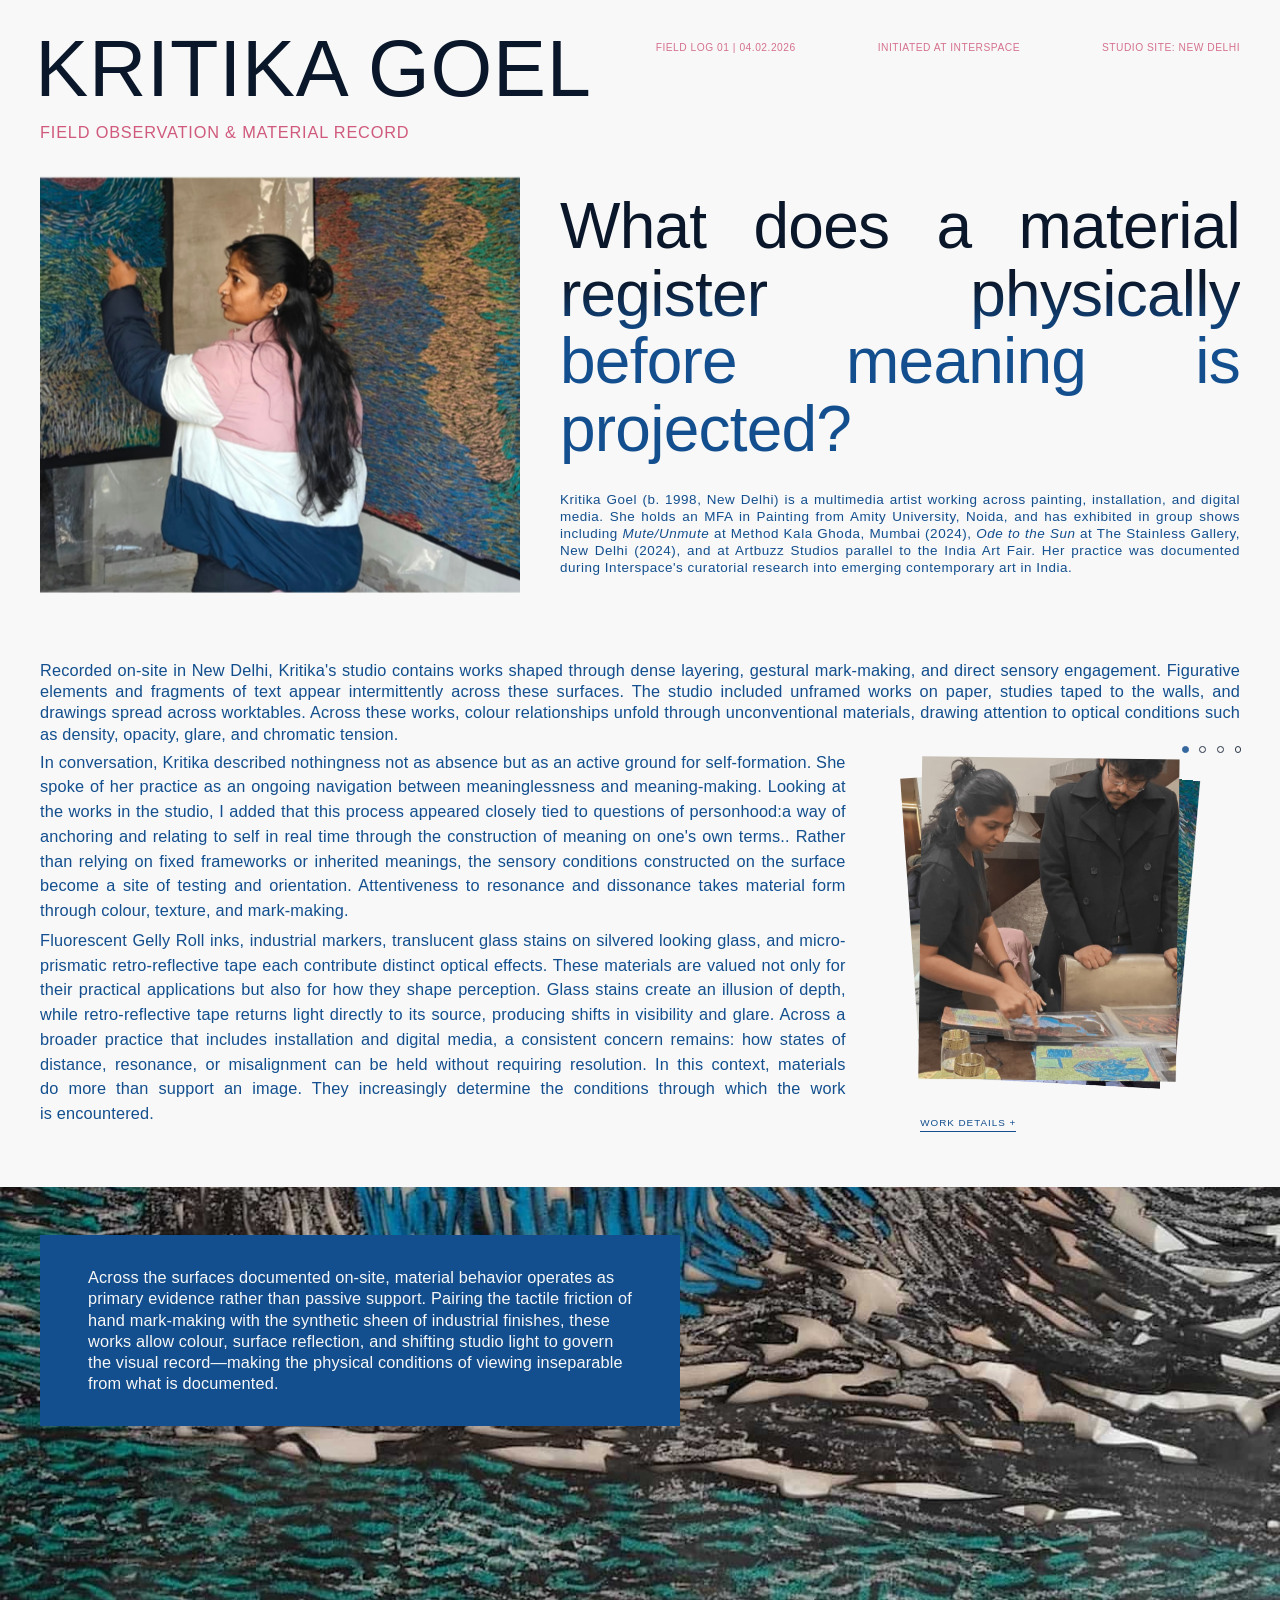
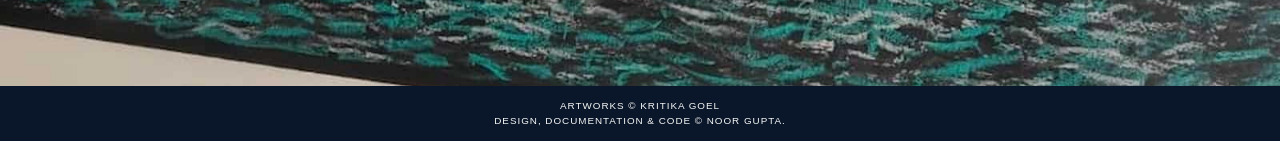
==== commit 0f2ab3b9: "Update index.html" ====
--- a/index.html
+++ b/index.html
@@ -147,7 +147,7 @@
         </div>
 
         <div class="closeup-credits">
-            <span class="credit-left">ARTWORKS COURTESY © KRITIKA GOEL</span>
+            <span class="credit-left">ARTWORKS © KRITIKA GOEL</span>
             <span class="credit-right">DESIGN, DOCUMENTATION &amp; CODE © NOOR GUPTA.</span>
         </div>
     </section>
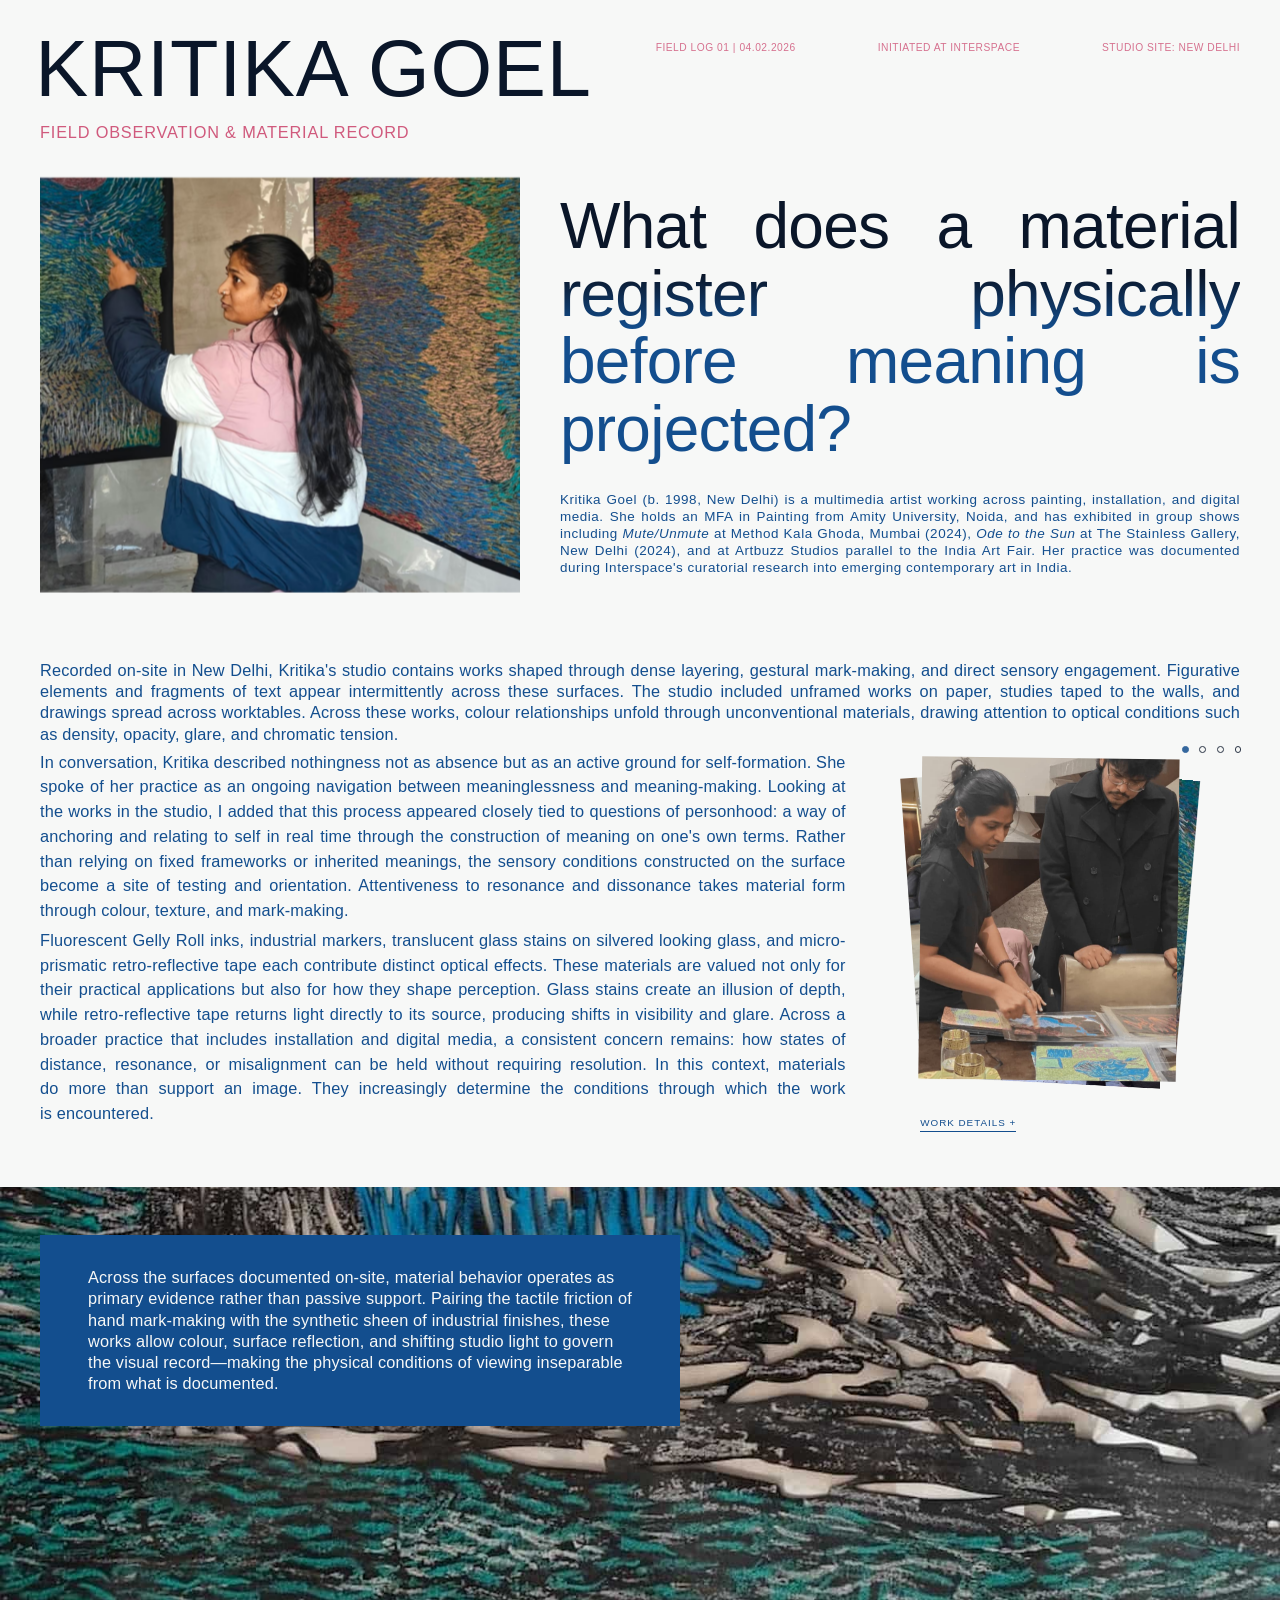
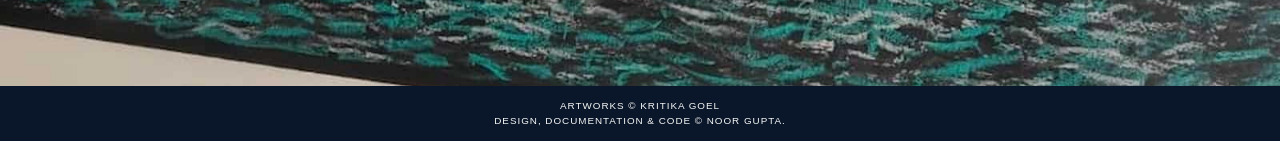
==== commit d755010f: "Update index.html" ====
--- a/index.html
+++ b/index.html
@@ -126,7 +126,7 @@
         </div>
 
         <p class="reading-block block-2">
-          In conversation, Kritika described nothingness not as absence but as an active ground for self-formation. She spoke of her practice as an <mark class="optical-term"> ongoing navigation between meaninglessness and meaning-making.</mark> Looking at the works in the studio, I added that this process appeared closely tied to <mark class="optical-term">questions of personhood:a way of anchoring and relating to self in real time through the construction of meaning on one's own terms.</mark>. Rather than relying on fixed frameworks or inherited meanings, the sensory conditions constructed on the surface become a site of testing and orientation. Attentiveness to resonance and dissonance takes material form through colour, texture, and mark-making.
+          In conversation, Kritika described nothingness not as absence but as an active ground for self-formation. She spoke of her practice as an <mark class="optical-term"> ongoing navigation between meaninglessness and meaning-making.</mark> Looking at the works in the studio, I added that this process appeared closely tied to <mark class="optical-term">questions of personhood: a way of anchoring and relating to self in real time through the construction of meaning on one's own terms.</mark> Rather than relying on fixed frameworks or inherited meanings, the sensory conditions constructed on the surface become a site of testing and orientation. Attentiveness to resonance and dissonance takes material form through colour, texture, and mark-making.
         </p>
 
         <p class="reading-block block-3">
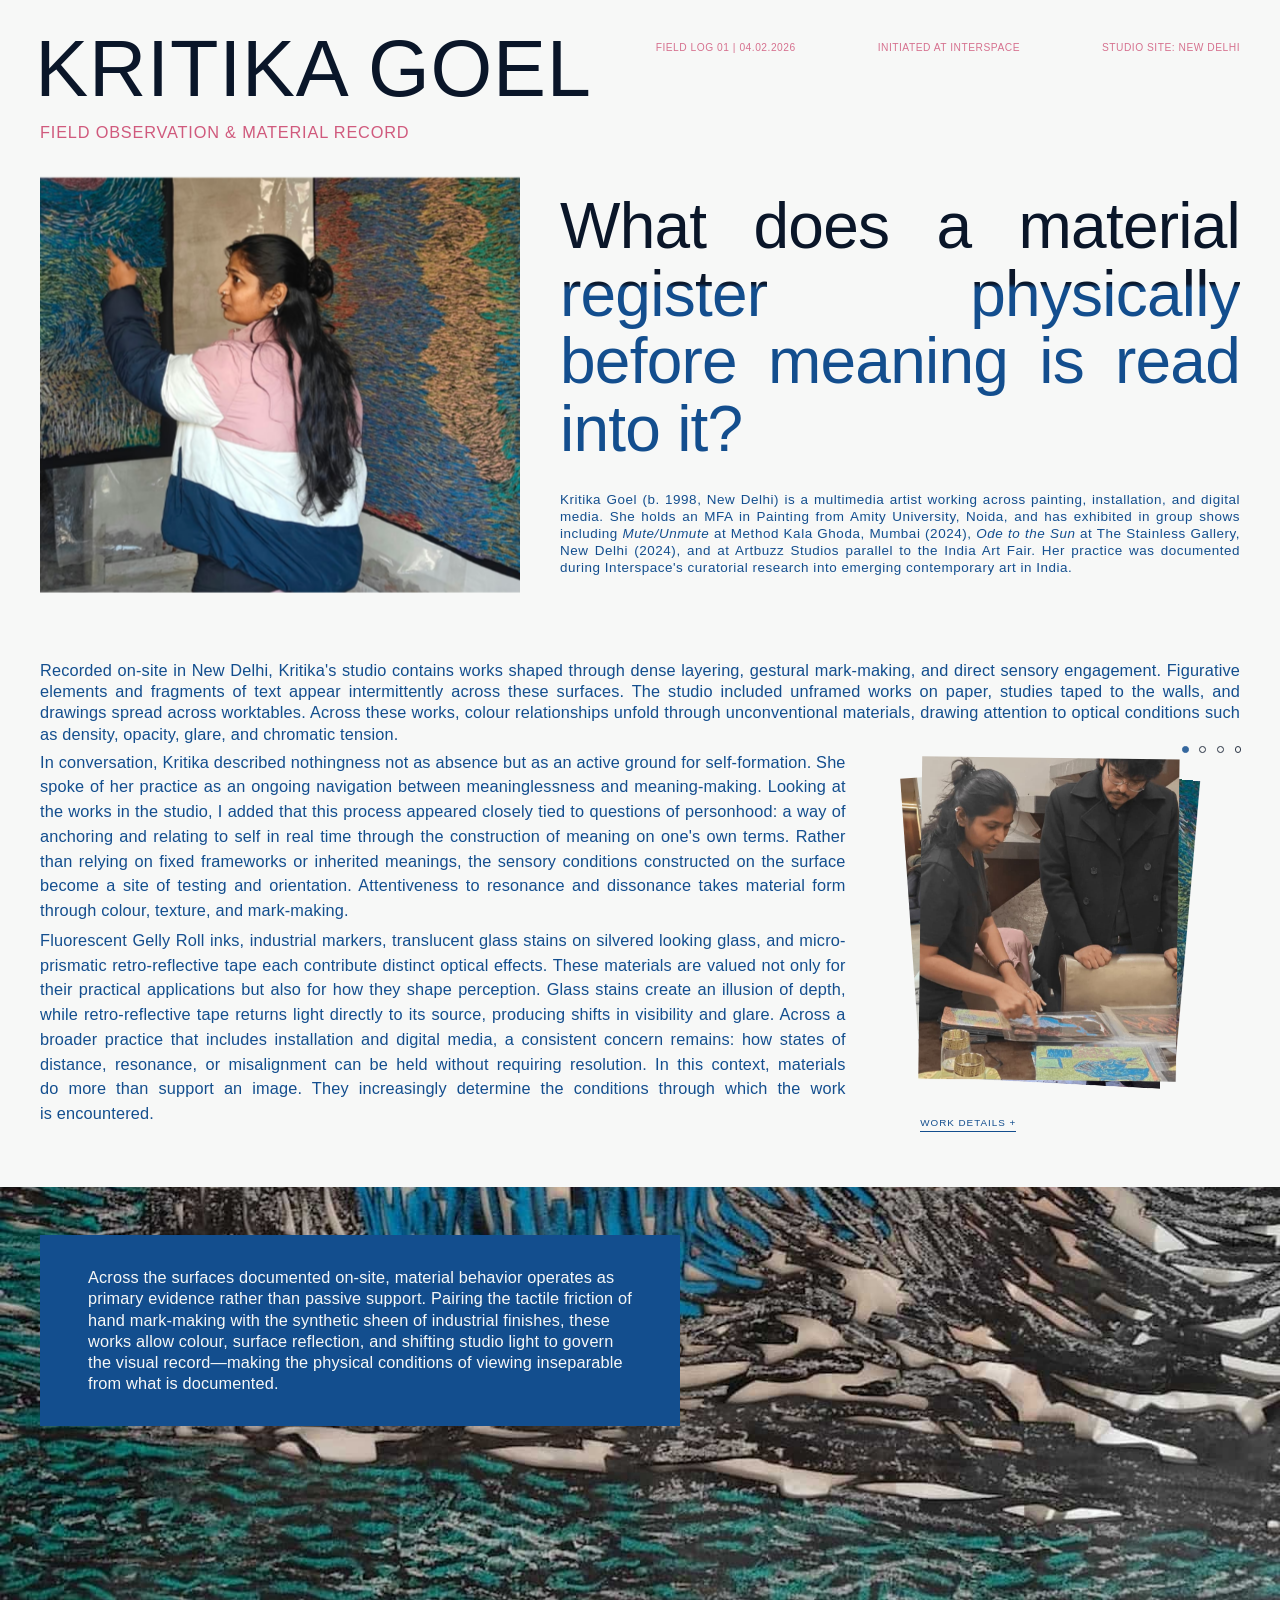
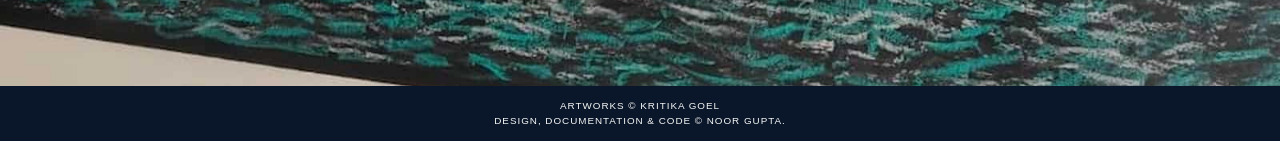
==== commit a52f1c9a: "Update index.html" ====
--- a/index.html
+++ b/index.html
@@ -44,7 +44,7 @@
                     <strong> FIG. 02/03 · Field Record ·</strong>&nbsp; Kritika Goel and Shankar Tripathi in studio, New Delhi</span>
 
                   <span class="cap-face cap-3">
-                    <strong>FIG. 03/03 ·</strong>&nbsp; Detail of <em>Inside New Studio</em>, 2024 · Reflective Tape on Paper· 4 x 6 in. Artist's Collection, New Delhi. Documentation Courtesy of Artist.</span>
+                    <strong>FIG. 03/03 ·</strong>&nbsp; Detail of <em>Inside New Studio</em>, 2024 · Reflective Tape on Paper· 4 x 6 inches. Artist's Collection, New Delhi. Documentation Courtesy of Artist.</span>
               </div>
 
 
@@ -55,7 +55,7 @@
 
     <section class="image2-full">
         <p class="question">
-            What does a material register physically before meaning is projected?
+            What does a material register physically before meaning is read into it?
         </p>
         <p class="bio-text">
               Kritika Goel (b. 1998, New Delhi) is a multimedia artist working across painting,
@@ -100,7 +100,7 @@
       <div class="art-item info-1">
           <p class="art-meta"><strong>Detail of <em>If Only I Could Find Myself</em>, 2023</strong> · 
            <br> 55 × 71 inches</p>
-        <p class="art-desc">Solid Marker and Paint Pen on Paper. Artist's collection, New Delhi.</p>
+        <p class="art-desc">Solid Marker and Paint Pen on Paper. Artist's Collection, New Delhi.</p>
         </div>
 
       <div class="art-item info-2">
--- a/try.css
+++ b/try.css
@@ -32,7 +32,7 @@
   --fs-hero:clamp(2.275rem, 11.6vw, 4.375rem);
   --fs-question:clamp(1.85rem, 8vw, 3.15rem);
   --lh-question:1.02;
-  --ls-question:-.034em;
+  --ls-question:-.036em;
 
   /* Type: tier 2 (body) */
   --fs-text:clamp(0.86rem, 2.5vw, 1.0rem);
@@ -157,13 +157,13 @@
   left:var(--page-gutter);
   right: var(--page-gutter);
   margin-left:0rem;
-  font-size:clamp(0.75rem, 4.25cqw, 1.25rem);
+  font-size:clamp(0.75rem, 4.1cqw, 1.25rem);
   font-weight:500;
   letter-spacing:.06em;
   line-height:1.2;
   white-space: nowrap;
-  text-align: justify;
-  text-align-last: justify;
+  text-align: justify; 
+  text-align-last:justify;
 }
 
 #detail{
@@ -361,17 +361,18 @@
 .question{
   display:block;
   width:100%;
-  margin:0 0 .9em;
-  padding:0;
+  margin:0 0 calc(.9em - 0.15em); /* Compensates for the bottom padding */
+  padding:0 0 0.15em;              /* Gives descenders room inside the clip box */
   font-size:var(--fs-question);
   font-weight:400;
   line-height:var(--lh-question);
   letter-spacing:var(--ls-question);
-  text-align:justify;
+  text-align:justify; text-justify:distribute;
   hyphens:none;
   -webkit-hyphens:none;
   color:var(--ink);
 }
+
 
 @supports (animation-timeline:view()){
   .reading-block{
@@ -1070,8 +1071,8 @@
     background-image:linear-gradient(
       to top,
       var(--blue) 0%,
-      var(--blue) var(--ink-rise),
-      var(--ink) calc(var(--ink-rise) + 20%),
+      var(--blue) calc(0.15em + var(--ink-rise)),
+      var(--ink) calc(0.15em + var(--ink-rise) + 1.5%),
       var(--ink) 100%
     );
     background-size:100% 100%;
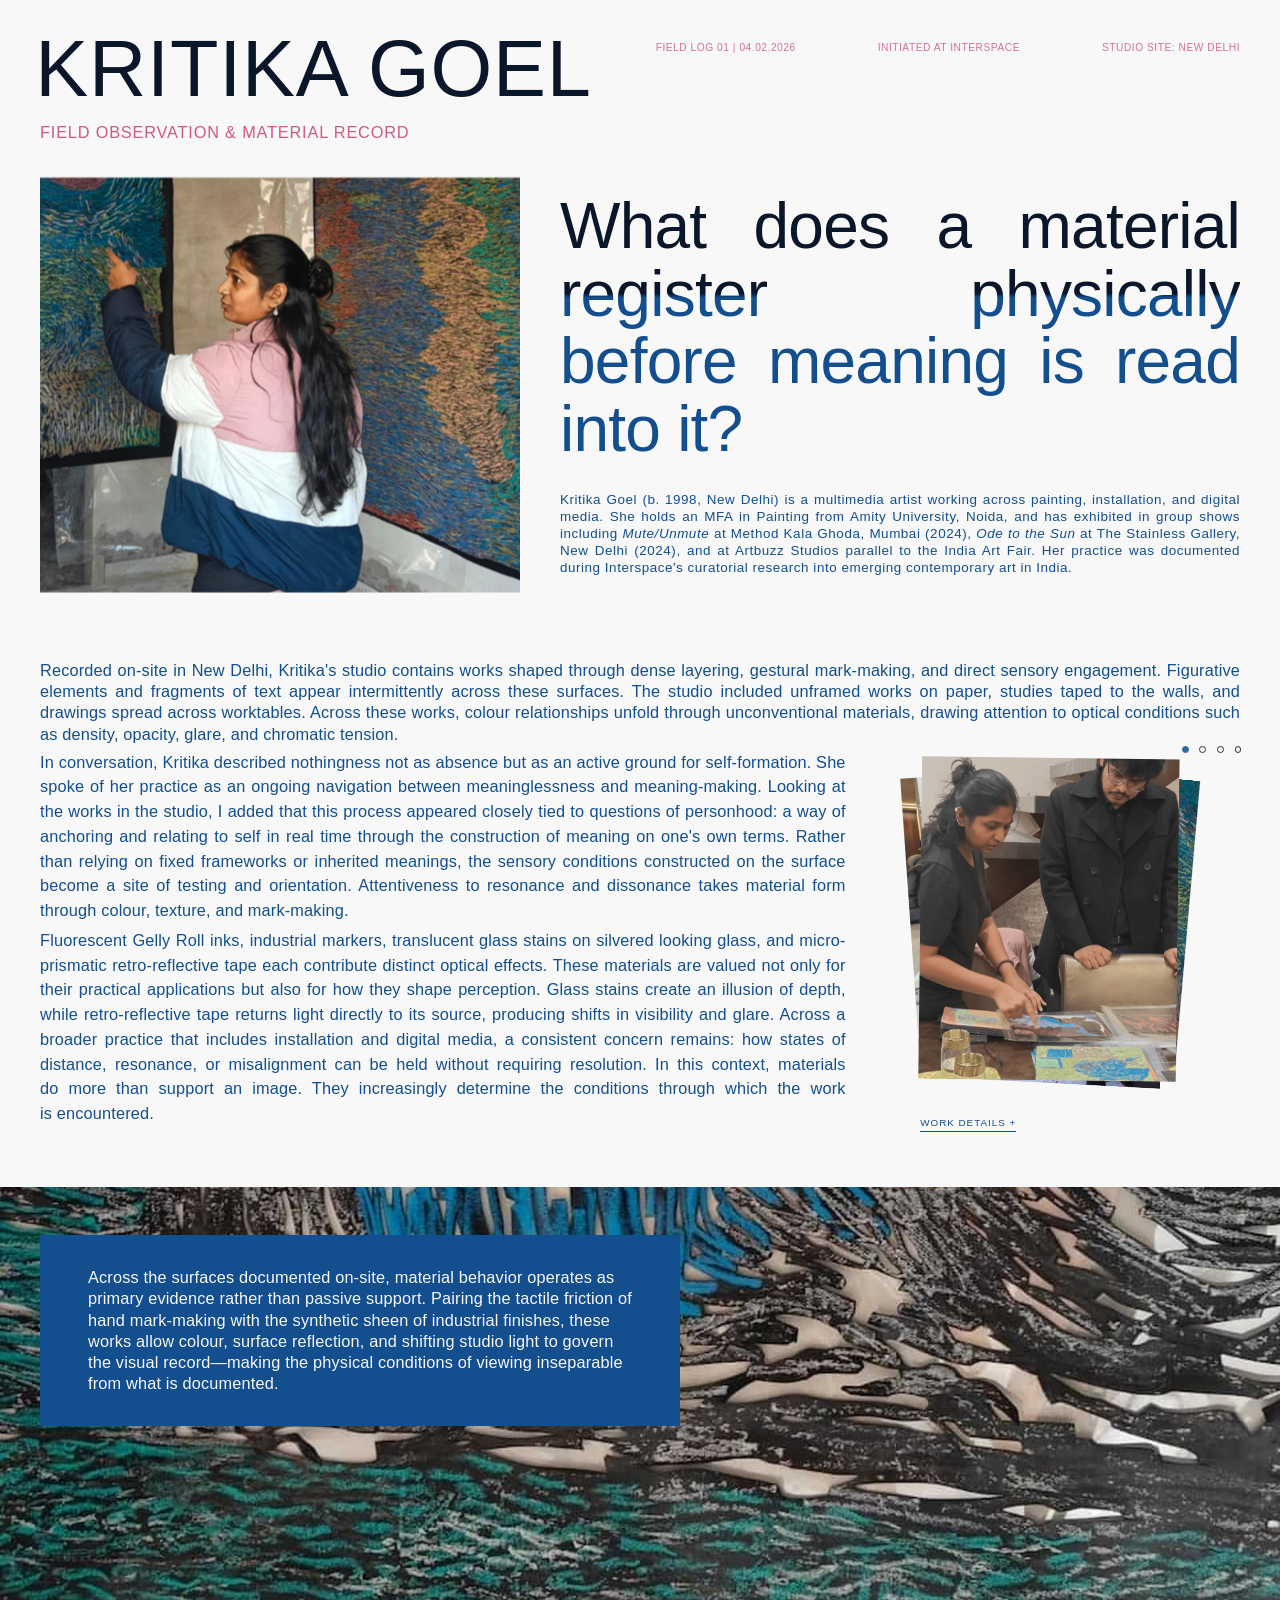
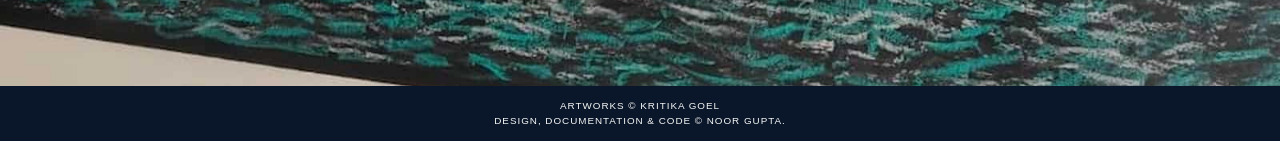
==== commit fadfba51: "Update index.html" ====
--- a/index.html
+++ b/index.html
@@ -4,6 +4,7 @@
     <meta charset="UTF-8">
     <meta name="viewport" content="width=device-width, initial-scale=1.0">
     <title>Kritika Goel - Studio Visit 01</title>
+    <meta name="description" content="Field Log 01: Archival documentation of Kritika Goel’s contemporary practice in New Delhi, examining material autonomy across painting, and new media.">
     <link rel="stylesheet" href="try.css">
 </head>
 
@@ -21,7 +22,7 @@
             FIELD OBSERVATION & MATERIAL RECORD
         </p>
     </header>
-
+    
        <section class="main-image">
         <div class="clipping-container1">
             <div class="cuboid-pivot">
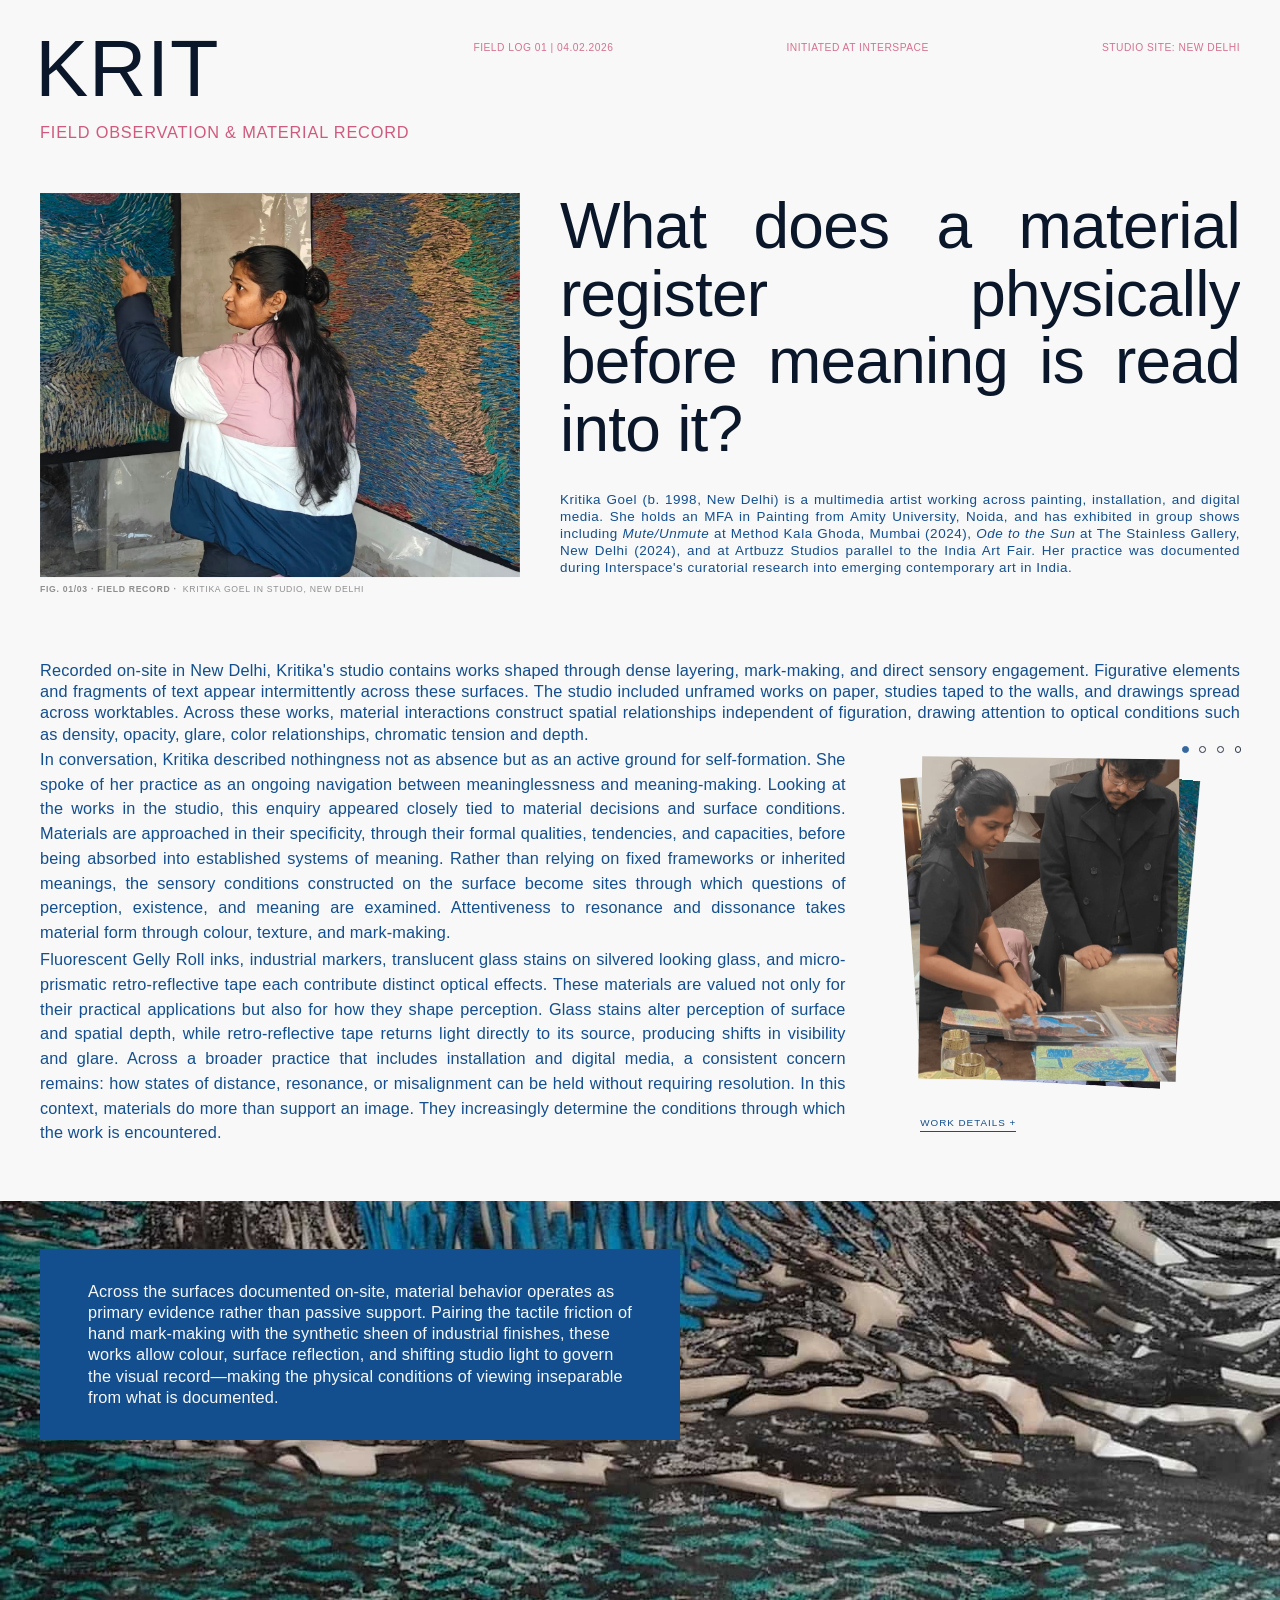
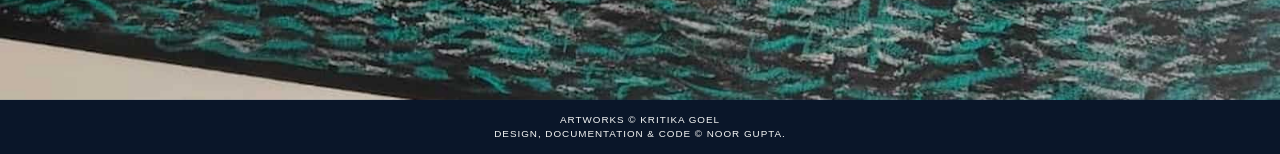
==== commit f914e543: "Fix HTML encoding issues in index.html" ====
--- a/index.html
+++ b/index.html
@@ -69,7 +69,7 @@
 
     <section class="boxabout-visit">
          <p class="reading-block block-1">
-          Recorded on-site in New Delhi, Kritika's studio contains works shaped through <mark class="optical-term">dense layering, gestural mark-making, and direct sensory engagement.</mark> Figurative elements and fragments of text appear intermittently across these surfaces. The studio included unframed works on paper, studies taped to the walls, and drawings spread across worktables. Across these works, colour relationships unfold through unconventional materials, drawing attention to optical conditions such as <mark class="optical-term">density, opacity, glare, and chromatic tension.</mark>
+           Recorded on-site in New Delhi, Kritika's studio contains works shaped through <mark class="optical-term">dense layering, mark-making, and direct sensory engagement.</mark> Figurative elements and fragments of text appear intermittently across these surfaces. The studio included unframed works on paper, studies taped to the walls, and drawings spread across worktables. Across these works, material interactions construct spatial relationships independent of figuration, drawing attention to optical  conditions such as <mark class="optical-term">density, opacity, glare, color relationships, chromatic tension and depth.</mark>
 
         <div class="deck-container">
             <input type="radio" name="deck-group" id="slide-2" checked class="deck-radio" aria-label="View artwork 2">
@@ -127,11 +127,11 @@
         </div>
 
         <p class="reading-block block-2">
-          In conversation, Kritika described nothingness not as absence but as an active ground for self-formation. She spoke of her practice as an <mark class="optical-term"> ongoing navigation between meaninglessness and meaning-making.</mark> Looking at the works in the studio, I added that this process appeared closely tied to <mark class="optical-term">questions of personhood: a way of anchoring and relating to self in real time through the construction of meaning on one's own terms.</mark> Rather than relying on fixed frameworks or inherited meanings, the sensory conditions constructed on the surface become a site of testing and orientation. Attentiveness to resonance and dissonance takes material form through colour, texture, and mark-making.
-        </p>
+          In conversation, Kritika described nothingness not as absence but as an active ground for self-formation. She spoke of her practice as an <mark class="optical-term"> ongoing navigation between meaninglessness and meaning-making.</mark> Looking at the works in the studio, this enquiry appeared closely tied to material decisions and surface conditions. Materials are approached in their specificity, through their formal qualities, tendencies, and capacities, before being absorbed into established systems of meaning. Rather than relying on fixed frameworks or inherited meanings, the sensory conditions constructed on the surface become sites through which questions of perception, existence, and meaning are examined. Attentiveness to resonance and dissonance takes material form through colour, texture, and mark-making.
+
 
         <p class="reading-block block-3">
-          Fluorescent Gelly Roll inks, industrial markers, translucent glass stains on silvered looking glass, and micro-prismatic retro-reflective tape each contribute distinct optical effects. These materials are valued not only for their practical applications but also for how they shape perception. Glass stains create an illusion of depth, while retro-reflective tape returns light directly to its source, producing shifts in visibility and glare. Across a broader practice that includes installation and digital media,<mark class="optical-term"> a consistent concern remains: how states of distance, resonance, or misalignment can be held without requiring resolution.</mark> In this context, materials do more than support an image. They increasingly determine the conditions through which the work is encountered.
+          Fluorescent Gelly Roll inks, industrial markers, translucent glass stains on silvered looking glass, and micro-prismatic retro-reflective tape each contribute distinct optical effects. These materials are valued not only for their practical applications but also for how they shape perception. Glass stains alter perception of surface and spatial depth, while retro-reflective tape returns light directly to its source, producing shifts in visibility and glare. Across a broader practice that includes installation and digital media,<mark class="optical-term"> a consistent concern remains: how states of distance, resonance, or misalignment can be held without requiring resolution.</mark> In this context, materials do more than support an image. They increasingly determine the conditions through which the work is encountered.
         </p>
         </section>
 
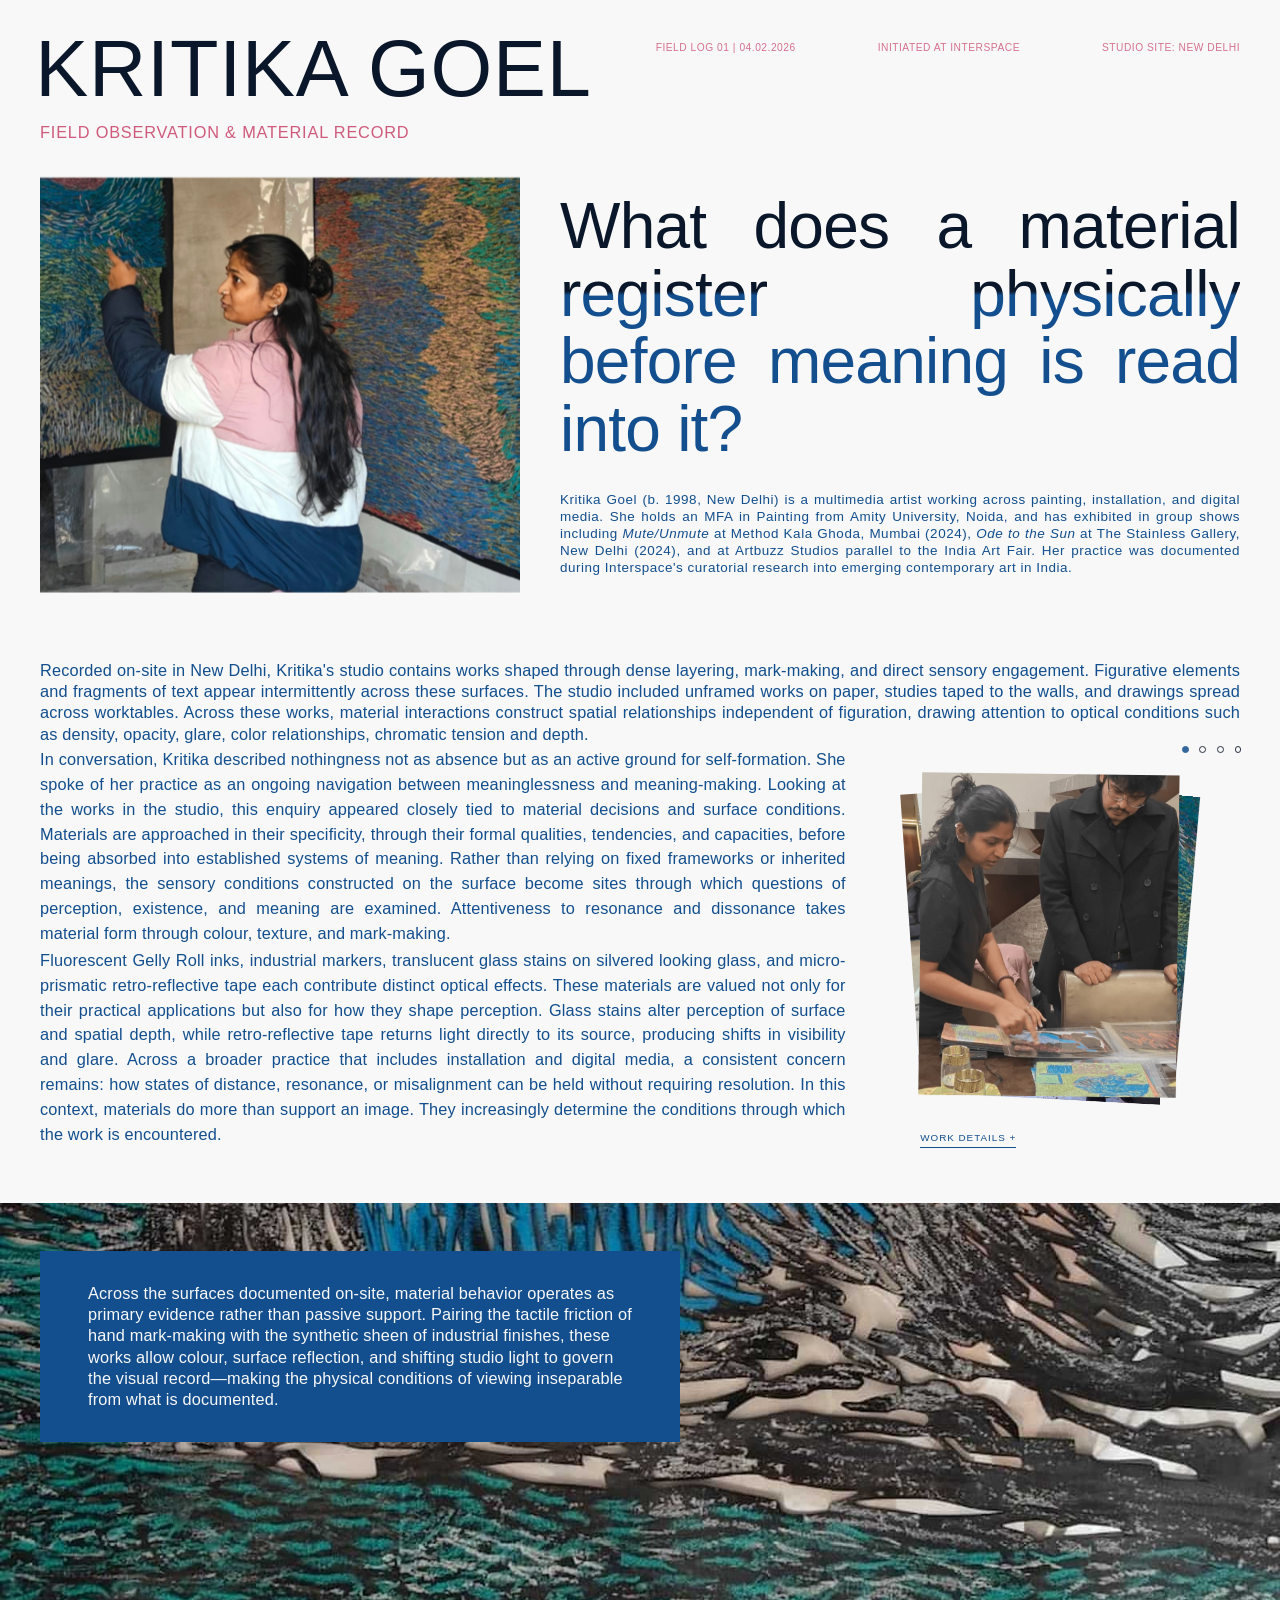
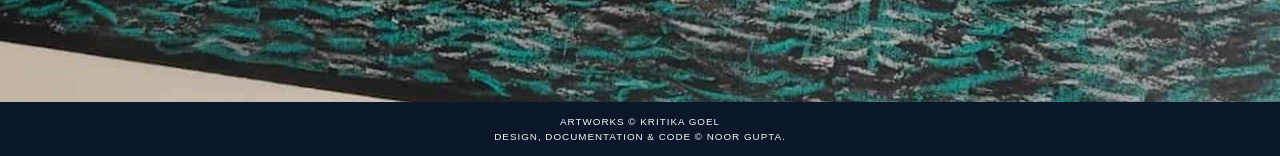
==== commit 8c44c8d3: "Update index.html" ====
--- a/index.html
+++ b/index.html
@@ -127,7 +127,7 @@
         </div>
 
         <p class="reading-block block-2">
-          In conversation, Kritika described nothingness not as absence but as an active ground for self-formation. She spoke of her practice as an <mark class="optical-term"> ongoing navigation between meaninglessness and meaning-making.</mark> Looking at the works in the studio, this enquiry appeared closely tied to material decisions and surface conditions. Materials are approached in their specificity, through their formal qualities, tendencies, and capacities, before being absorbed into established systems of meaning. Rather than relying on fixed frameworks or inherited meanings, the sensory conditions constructed on the surface become sites through which questions of perception, existence, and meaning are examined. Attentiveness to resonance and dissonance takes material form through colour, texture, and mark-making.
+          In conversation, Kritika described nothingness not as absence but as an active ground for self-formation. She spoke of her practice as an <mark class="optical-term"> ongoing navigation between meaninglessness and meaning-making.</mark> Looking at the works in the studio, this enquiry appeared closely tied to material decisions and surface conditions.<mark class="optical-term"> Materials are approached in their specificity, through their formal qualities, tendencies, and capacities, before being absorbed into established systems of meaning.</mark> Rather than relying on fixed frameworks or inherited meanings, the sensory conditions constructed on the surface become sites through which questions of perception, existence, and meaning are examined. Attentiveness to resonance and dissonance takes material form through colour, texture, and mark-making.
 
 
         <p class="reading-block block-3">
--- a/try.css
+++ b/try.css
@@ -431,7 +431,7 @@
   width:45%;
   min-width:0;
   margin:clamp(.55rem,2vw,.9rem) 0 .85rem clamp(1rem,4vw,1.4rem);
-  padding:1.4rem 0 0;
+  padding:1.8rem 0 0;
 }
 
 .stack-wrapper{
@@ -887,7 +887,7 @@
 
     .stack-wrapper{ /* [ARCH 2] [ARCH 3] */
     width:var(--stack-w);
-    margin-top:calc(var(--stack-w) * 0.08);
+    margin-top:calc(var(--stack-w) * 0.09);
     margin-right:auto;
     margin-bottom:calc(var(--stack-w) * 0.36);
     margin-left:calc(var(--stack-w) * 0.02);
@@ -1011,7 +1011,7 @@
   }
 
   .stack-wrapper{ /* [ARCH 2] [ARCH 3] */
-    margin-block:calc(var(--stack-w) * 0.16);
+    margin-block:calc(var(--stack-w) * 0.24);
     margin-left:calc(var(--stack-w) * 0.02);
   }
 
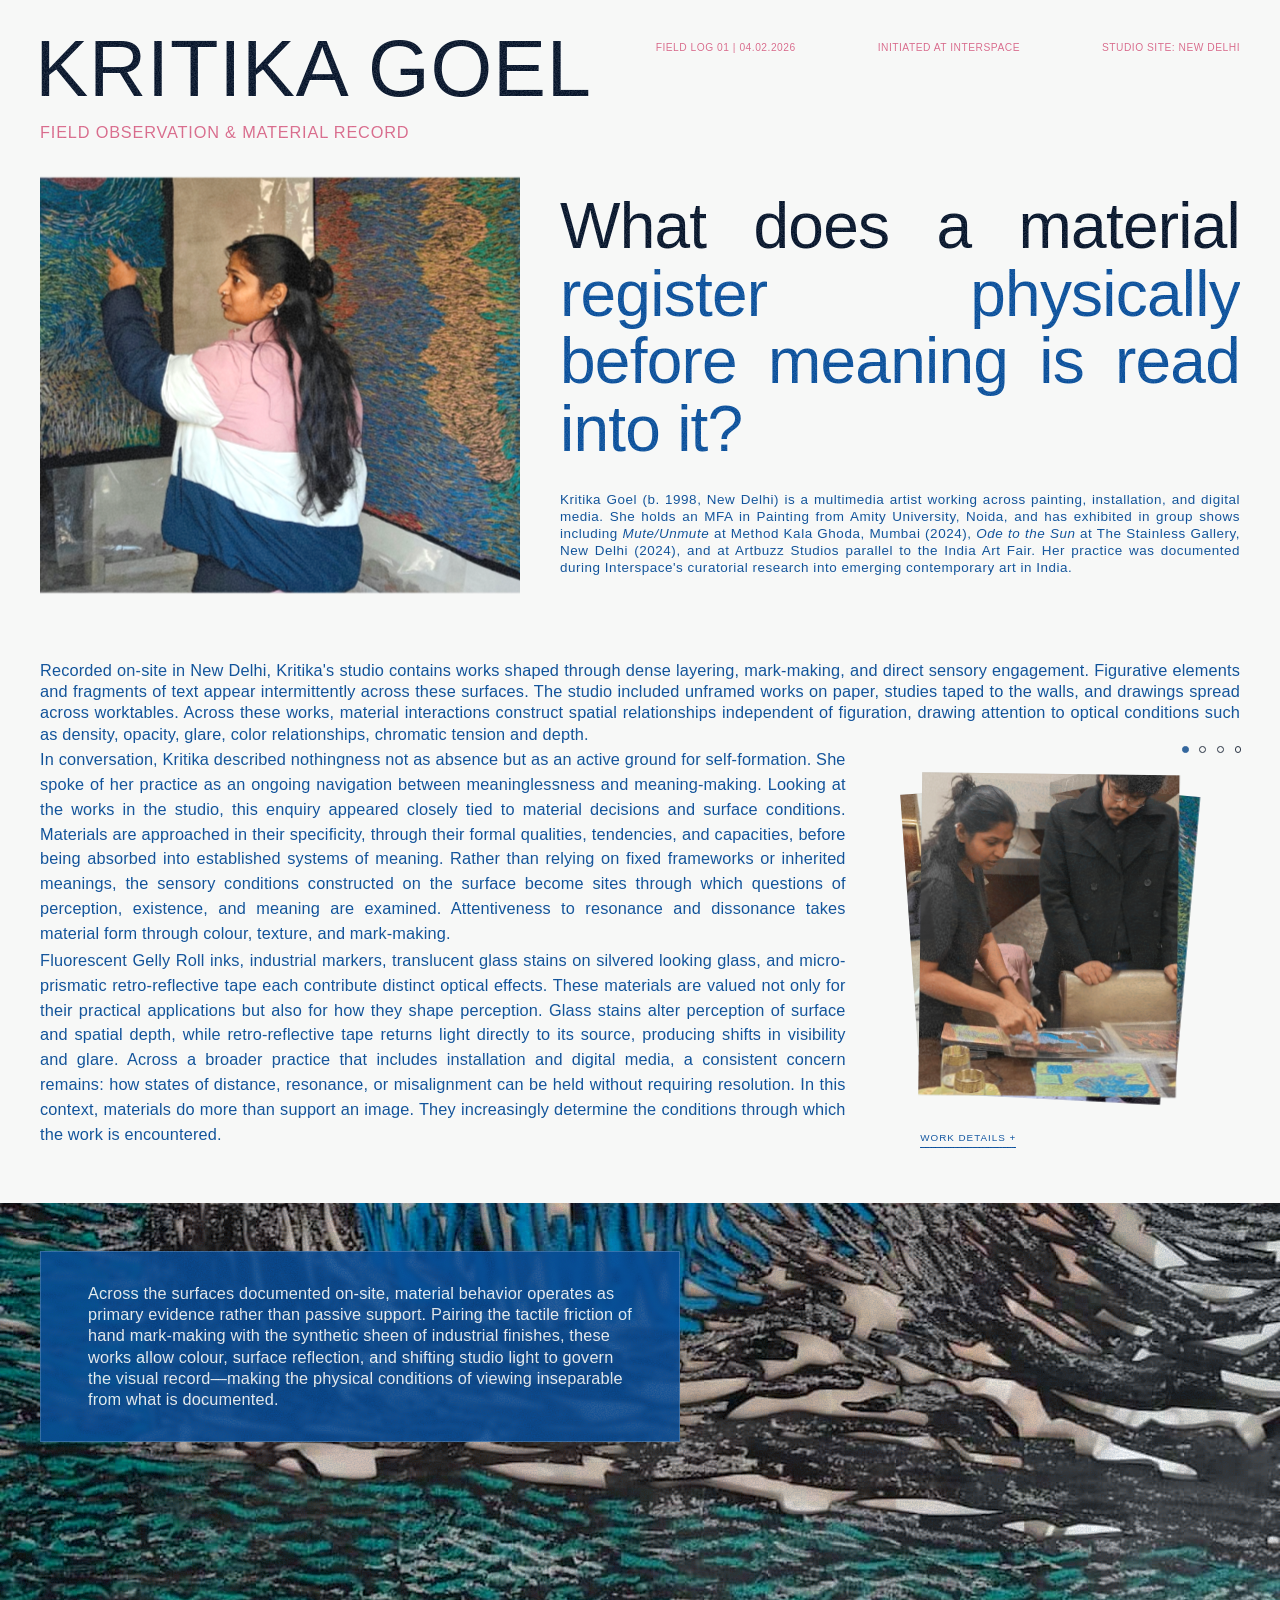
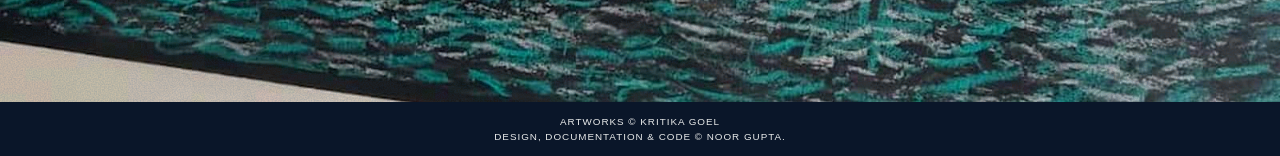
==== commit 4ab2244e: "Update index.html" ====
--- a/index.html
+++ b/index.html
@@ -9,6 +9,24 @@
 </head>
 
 <body>
+
+<svg width="0" height="0" style="position:absolute" aria-hidden="true">
+  <filter id="ink-bleed" x="-3%" y="-3%" width="106%" height="106%" color-interpolation-filters="sRGB">
+    <!-- Fine cotton-paper fiber noise -->
+    <feTurbulence type="fractalNoise" baseFrequency="0.72" numOctaves="4" seed="7" result="paperTooth"/>
+    
+    <!-- 1. Micro-capillary bleed: slightly thickens & softens ink edges into fibers -->
+    <feMorphology in="SourceGraphic" operator="dilate" radius="0.22" result="spread"/>
+    <feGaussianBlur in="spread" stdDeviation="0.32" result="softInk"/>
+    
+    <!-- 2. Irregular fiber wicking along glyph perimeter (low scale = zero letter warping) -->
+    <feDisplacementMap in="softInk" in2="paperTooth" scale="0.95" xChannelSelector="R" yChannelSelector="G" result="wickedEdge"/>
+    
+    <!-- 3. Subtle paper-tooth pinholes inside solid ink fills -->
+    <feColorMatrix in="paperTooth" type="matrix" values="0 0 0 0 1  0 0 0 0 1  0 0 0 0 1  0 0 0 -0.28 1.08" result="fiberPores"/>
+    <feComposite in="wickedEdge" in2="fiberPores" operator="in"/>
+  </filter>
+</svg>
 
 <div class="grid-container">
 
@@ -22,13 +40,12 @@
             FIELD OBSERVATION & MATERIAL RECORD
         </p>
     </header>
-    
+
        <section class="main-image">
         <div class="clipping-container1">
             <div class="cuboid-pivot">
                 <figure class="hero-face face-front">
                     <img class="image1" src="work-her.jpeg" alt="Kritika in studio" fetchpriority="high" decoding="async">
-                    <span class="mobile-face-title" aria-hidden="true">KRITIKA GOEL</span>
                 </figure>
                 <figure class="hero-face face-right">
                     <img class="image1" src="plant-work.jpeg" alt="Kritika in studio, second view" loading="eager" decoding="async">
@@ -45,14 +62,9 @@
                     <strong> FIG. 02/03 · Field Record ·</strong>&nbsp; Kritika Goel and Shankar Tripathi in studio, New Delhi</span>
 
                   <span class="cap-face cap-3">
-                    <strong>FIG. 03/03 ·</strong>&nbsp; Detail of <em>Inside New Studio</em>, 2024 · Reflective Tape on Paper· 4 x 6 inches. Artist's Collection, New Delhi. Documentation Courtesy of Artist.</span>
+                    <strong>FIG. 03/03 ·</strong>&nbsp; Detail of <em>Inside New Studio</em>, 2024 · Reflective Tape on Paper· 4 x 6 in. Artist's Collection, New Delhi. Documentation Courtesy of Artist.</span>
               </div>
-
-
     </section>
-
-
-
 
     <section class="image2-full">
         <p class="question">
--- a/try.css
+++ b/try.css
@@ -15,7 +15,9 @@
   --crimson: #8A152B;
   --panel: var(--blue);
   --slate: var(--blue);
-  --pink: #d05a7d;
+  --pink:   #c76a86;
+
+/*  #d05a7d;*/
   --grey: #4f4f4f;
   --meta-minor: var(--grey);
 
@@ -45,6 +47,8 @@
   --lh-bio:1.26;
   --track-meta:.1em;
   --fs-credit:clamp(0.45rem, 0.36rem + 0.32vw, 0.65rem);
+  --paper-tex:url("paper3.jpg");
+
 
   /* Stack roles — mobile: vertical cascade */
   --stack-front:translateY(0) scale(1.12) rotate(0deg);
@@ -66,6 +70,7 @@
 *{
   box-sizing:border-box;
   margin:0;
+  -webkit-tap-highlight-color:transparent;
 }
 
 html{
@@ -101,11 +106,27 @@
     [content-end] var(--page-gutter)
     [full-end];
   width:100%;
-}
+  background-color:var(--paper);
+  background-image:var(--paper-tex);
+  background-position:center calc(var(--space-section) * -2);
+  background-repeat:repeat-y;
+  background-size:100% auto;
+}
+
 
 .grid-container img{
   display:block;
   max-width:100%;
+}
+
+/* No text selection / tap highlight on interactive display elements */
+.deck-container,
+.stack-wrapper,
+.art-info-btn,
+.header-subtitle,
+#detail{
+  user-select:none;
+  -webkit-user-select:none;
 }
 
 /* ---------- Keyframes ---------- */
@@ -211,7 +232,10 @@
 }
 
 @media (max-width:767px){
-  #header-left{ opacity:0; }
+  #header-left{
+    top:calc(71.4286vw - 1em - (1.8rem - var(--header-gap)));
+    bottom:auto;
+  }
   .main-image{
     background:linear-gradient(to bottom, var(--ink) 55%, transparent 55%);
   }
@@ -300,27 +324,11 @@
   }
 }
 
-.mobile-face-title{
-  position:absolute;
-  inset-inline:0;
-  bottom:calc(1.8rem - var(--header-gap));
-  z-index:1;
-  text-align:center;
-  font-size:var(--fs-hero);
-  font-weight:400;
-  line-height:1;
-  letter-spacing:.01em;
-  white-space:nowrap;
-  color:var(--paper);
-  pointer-events:none;
-}
-
 @media (min-width:768px){
   .main-image{
     padding-block:var(--space-block);
     margin-block:calc(var(--space-block) * -1);
   }
-  .mobile-face-title{ display:none; }
   .cuboid-caption{
     margin-top:0.45rem;
     padding-inline:0;
@@ -367,7 +375,10 @@
   font-weight:400;
   line-height:var(--lh-question);
   letter-spacing:var(--ls-question);
-  text-align:justify; text-justify:distribute;
+  text-align:justify;
+  text-align-last:left;
+  text-wrap: pretty;
+  text-justify:inter-word;
   hyphens:none;
   -webkit-hyphens:none;
   color:var(--ink);
@@ -426,6 +437,7 @@
    ========================================================= */
 .deck-container{
   position:relative;
+  z-index:5;
   contain:layout style;
   float:right;
   width:45%;
@@ -437,6 +449,7 @@
 .stack-wrapper{
   position:relative;
   isolation:isolate;
+  pointer-events:none;
   width:94%;
   margin-top:7%;
   margin-left:auto;
@@ -556,6 +569,7 @@
   text-transform:uppercase;
   line-height:1.2;
   cursor:pointer;
+  pointer-events:auto;
   user-select:none;
 }
 
@@ -742,7 +756,6 @@
     grid-template-rows:auto auto auto auto;
     align-items:start;
     padding-top:clamp(1.06rem, 2.25vw, 2rem);
-    background:var(--paper);
   }
 
   /* ---------- Header: two tracks, left/right ---------- */
@@ -772,6 +785,11 @@
     pointer-events:auto;
   }
 
+  #header-left{
+    mix-blend-mode:multiply;
+    opacity:0.88;
+  }
+
   .header-subtitle,
   #detail{
     position:static;
@@ -833,6 +851,8 @@
     margin:0;
     text-align:justify;
     text-align-last:left;
+    text-wrap: pretty;
+    text-justify:inter-word;
   }
 
   .image2-full .bio-text{
@@ -928,11 +948,11 @@
 
   .art-info-box .art-meta{
     margin:0 0 .2rem;
-    font-size:.66rem;
+    font-size:.76rem;
   }
 
   .art-info-box .art-desc{
-    font-size:.61rem;
+    font-size:.74rem; letter-spacing: 0.03em;
     line-height:1.38;
   }
 
@@ -988,9 +1008,10 @@
     width:100%;
     text-align:justify;
     text-align-last:left;
+    text-wrap: pretty;
     hyphens:none;
     -webkit-hyphens:none;
-    text-justify:inter-character;
+    text-justify:inter-word;
   }
 
   /* Essay */
@@ -1042,11 +1063,9 @@
   .cap-1{ opacity:1; }
 
   .face-right,
-  .face-back,
-  .mobile-face-title{ display:none; }
+  .face-back{ display:none; }
   .face-front{ transform:none; }
   .cuboid-pivot{ animation:none; }
-  #header-left{ opacity:1; }
 }
 
 
@@ -1084,3 +1103,90 @@
     animation:none;
   }
 }
+
+/* =========================================================
+   11. MULTI-SUBSTRATE PRINT, VELLUM & OVER-SURFACE INTEGRATION
+   ========================================================= */
+
+/* 1. Anchor .grid-container for the continuous over-surface paper layer */
+.grid-container{
+  position:relative;
+  background-color:var(--paper);
+  background-image:var(--paper-tex);
+  background-position:center calc(var(--space-section) * -1);
+  background-repeat:repeat-y;
+  background-size:100% auto;
+}
+
+/* 2. Continuous physical paper-tooth & fold-light layer OVER the entire page
+      Unifies margins, ink, and photos as one sheet without whitewash or jadedness */
+.grid-container::after{
+  content:"";
+  position:absolute;
+  inset:0;
+  z-index:90;
+  pointer-events:none;
+  background-image:var(--paper-tex);
+  background-position:center calc(var(--space-section) * -1);
+  background-repeat:repeat-y;
+  background-size:100% auto;
+  mix-blend-mode:multiply;
+  filter:contrast(1.3) brightness(1.03);
+  opacity:0.34;
+}
+
+/* 3. Rich, punchy pigment ink + subtle letterpress deboss highlight catch */
+.header-subtitle,
+#detail,
+.cuboid-caption,
+.bio-text,
+.reading-block,
+.art-info-btn{
+  mix-blend-mode:multiply;
+  opacity:1;
+  filter:url(#ink-bleed) saturate(1.14) contrast(1.06);
+  text-shadow:0 0.5px 0 rgba(255, 255, 255, 0.5);
+}
+
+@media (min-width:768px){
+  #header-left{
+    mix-blend-mode:multiply;
+    opacity:1;
+    filter:url(#ink-bleed) saturate(1.12) contrast(1.05);
+    text-shadow:0 0.5px 0 rgba(255, 255, 255, 0.55);
+  }
+}
+
+.question{
+  opacity:1;
+  filter:url(#ink-bleed) saturate(1.14) contrast(1.06);
+}
+
+/* 4. Vibrant, rich photographic plates + crisp 1px tipped-in print edge */
+.image1,
+.stack-wrapper .layer img,
+.closeup-container > img{
+  filter:url(#ink-bleed) contrast(1.06) saturate(1.1);
+}
+
+.hero-face,
+.stack-wrapper .layer{
+  outline:1px solid color-mix(in srgb, var(--ink) 14%, transparent);
+  outline-offset:-1px;
+}
+
+/* 5. Translucent vellum / archival plate finish on info & closeup panels */
+.art-info-box,
+.closeup-text{
+  background:color-mix(in srgb, var(--blue) 93%, transparent);
+  backdrop-filter:blur(2px);
+  -webkit-backdrop-filter:blur(2px);
+  outline:1px solid color-mix(in srgb, var(--paper) 20%, transparent);
+  outline-offset:-1px;
+  filter:url(#ink-bleed) saturate(1.1) contrast(1.04);
+}
+
+.closeup-text p,
+.closeup-credits span{
+  filter:url(#ink-bleed);
+}
